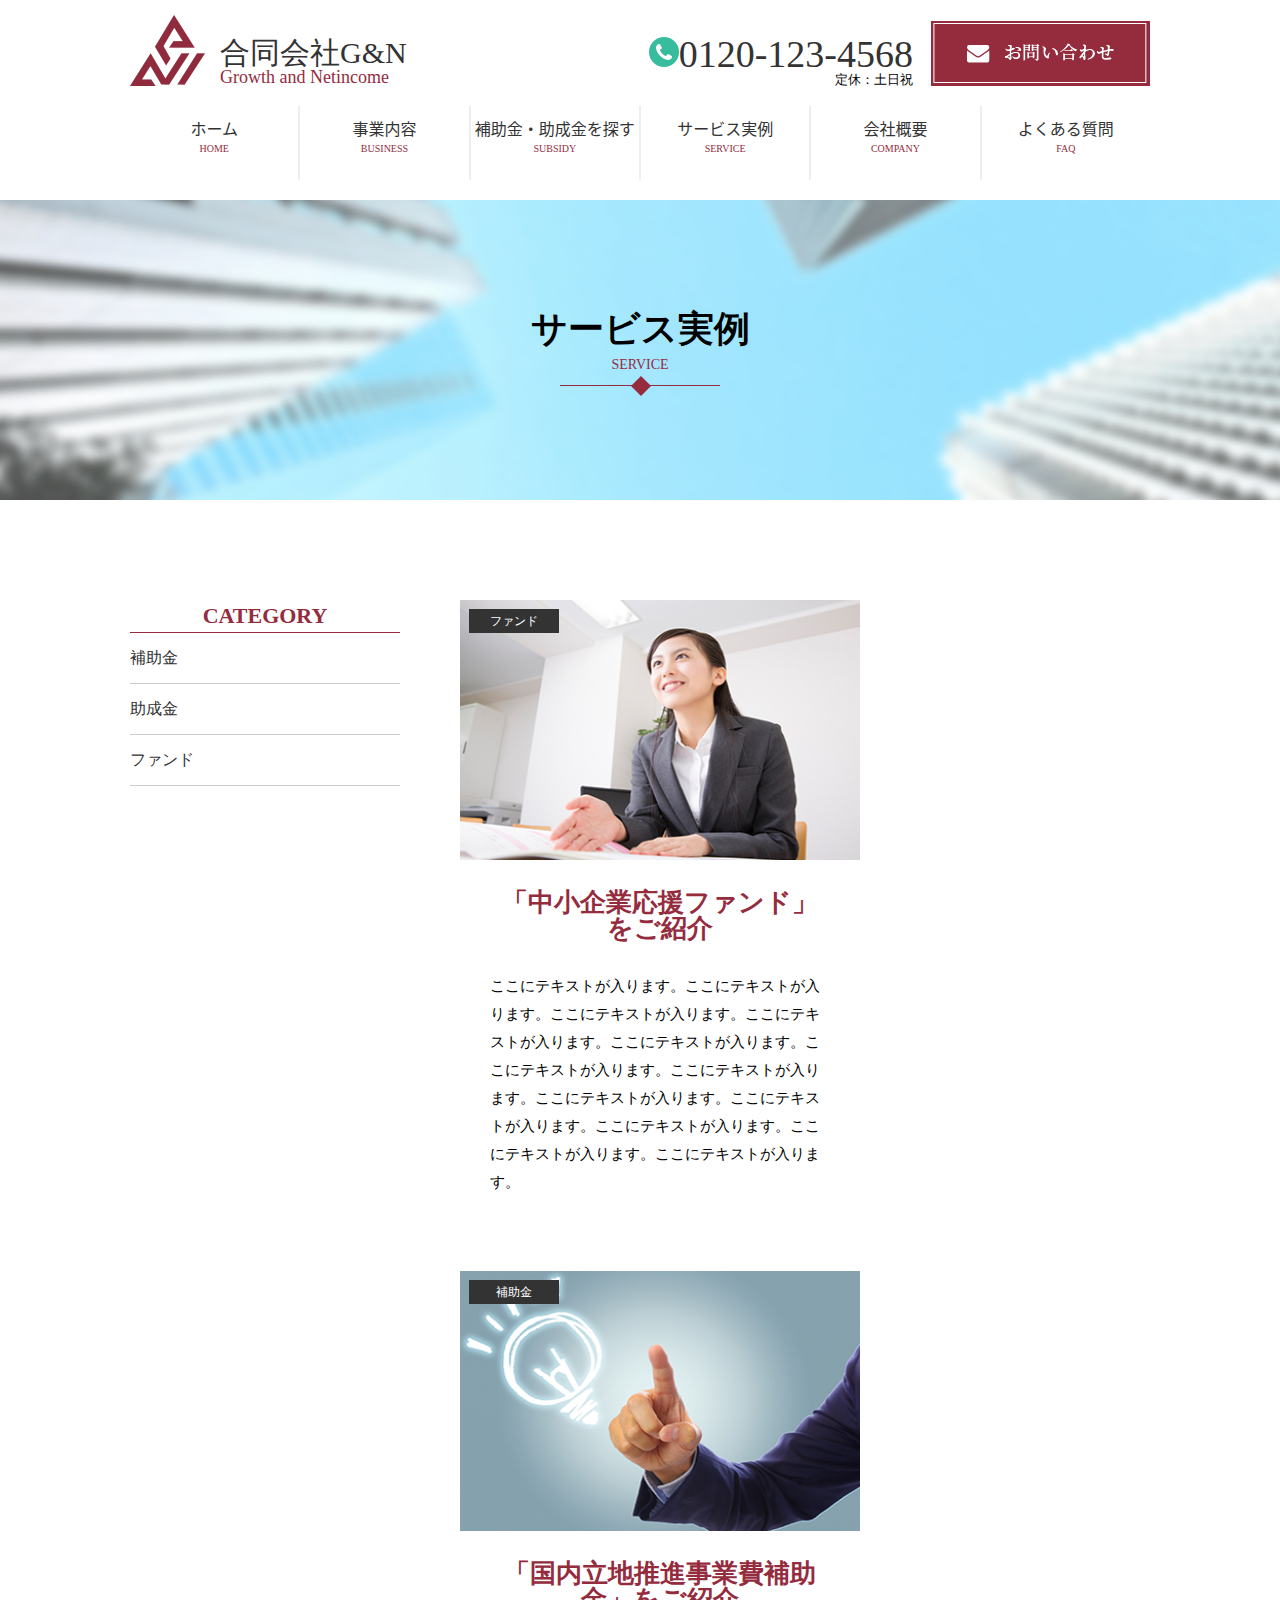
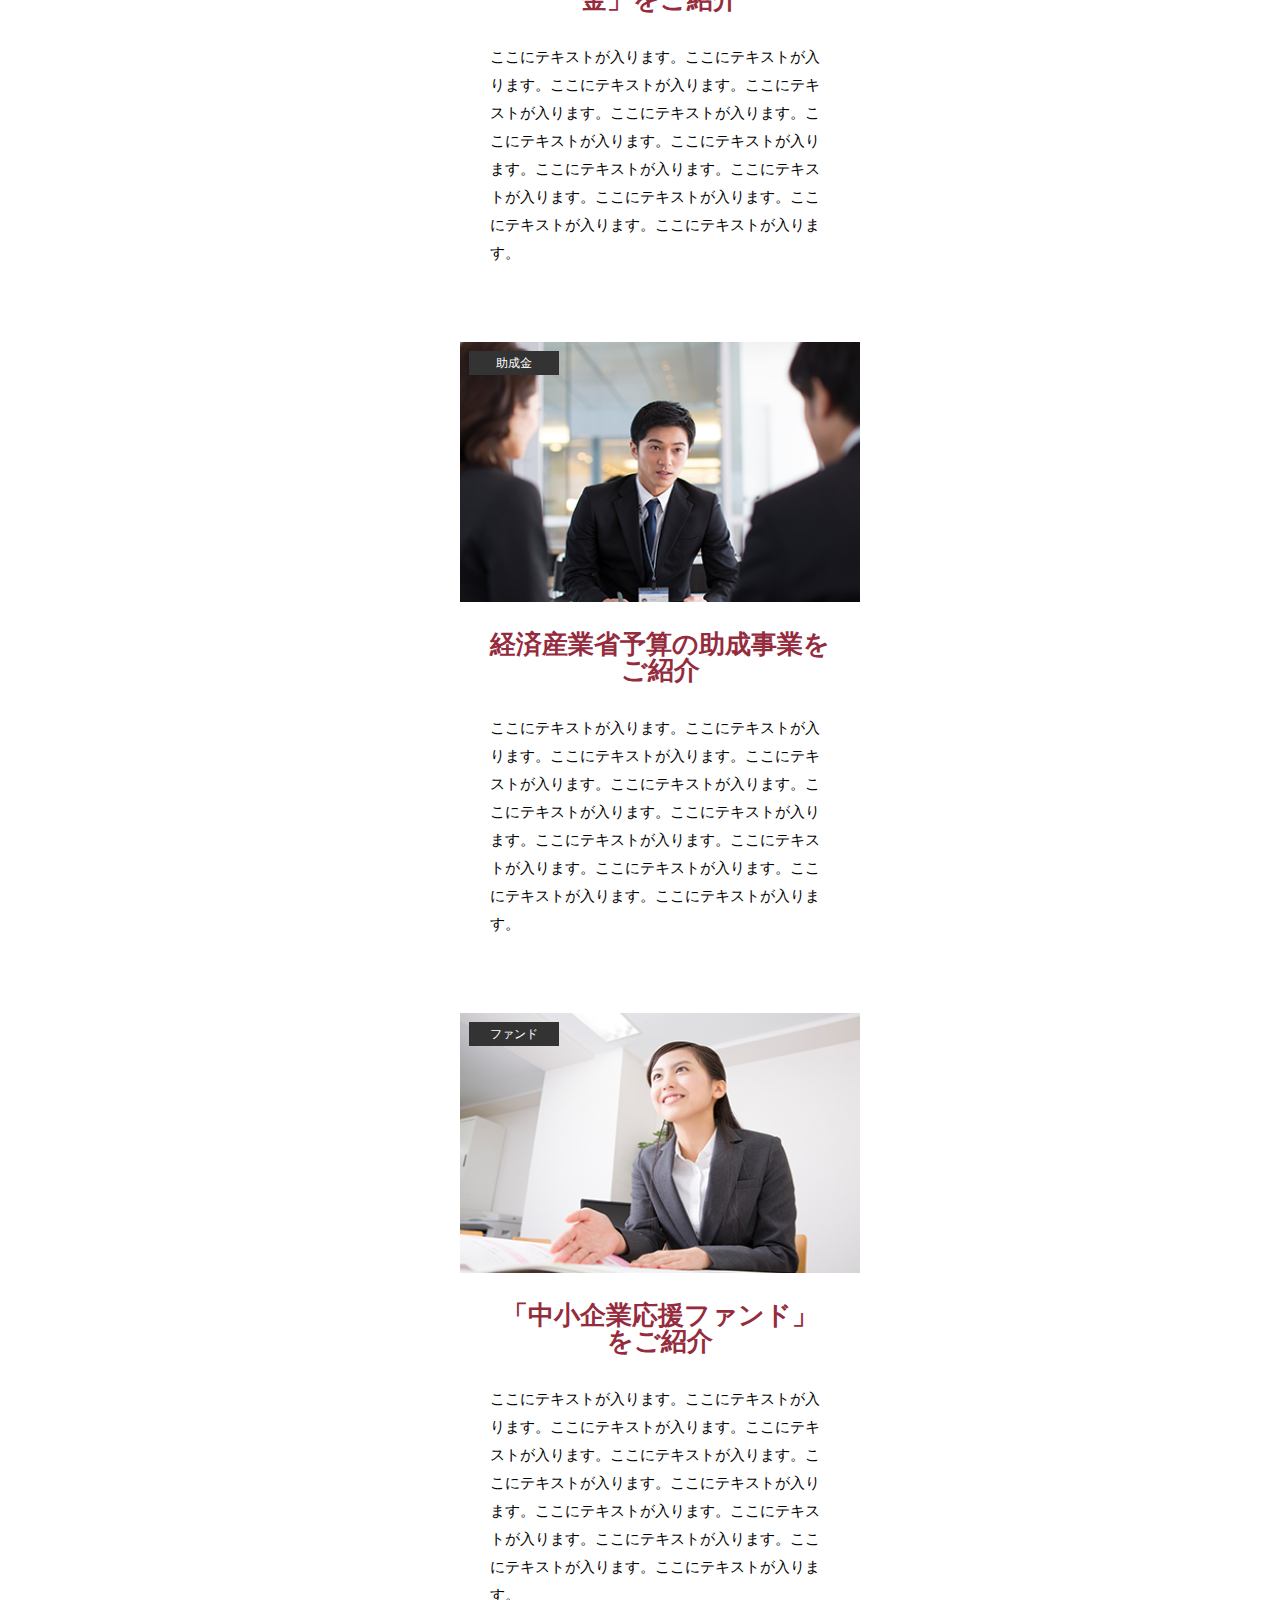
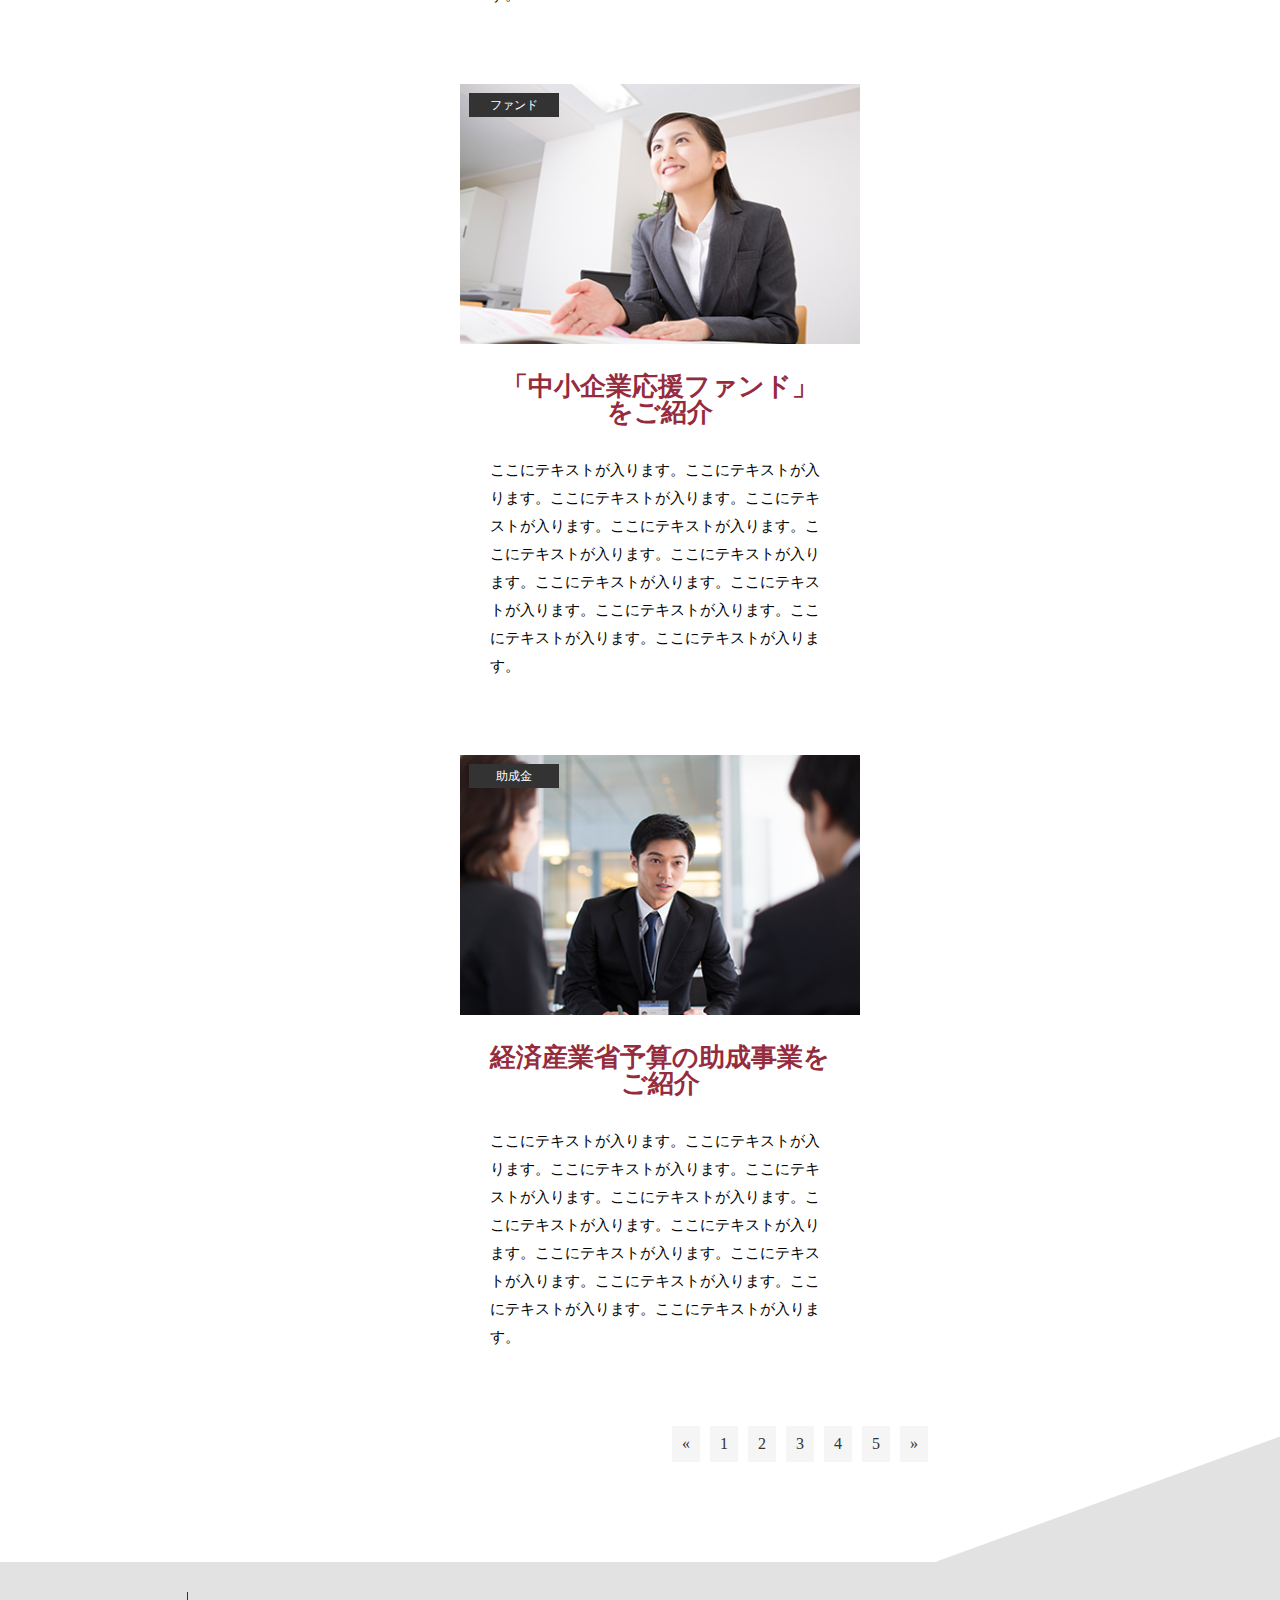
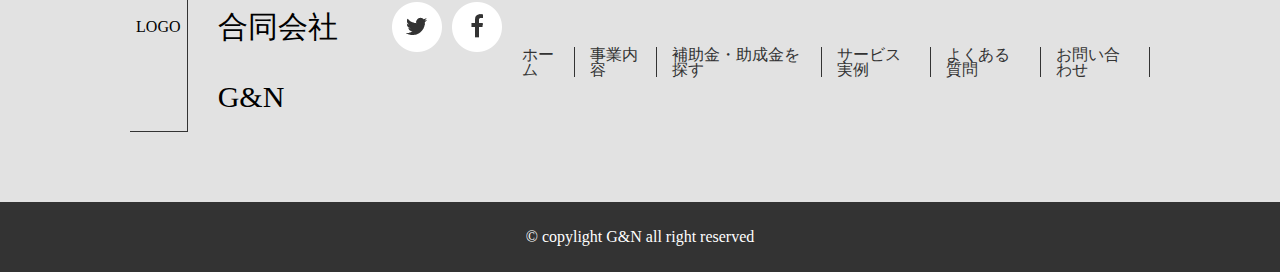
==== index.html @ e8fc5f8d "初回修正分（HB中身とindexテキスト部分要修正" ====
<!DOCTYPE html>
<html lang="ja">
    <head>
        <meta charset="UTF-8">
        <meta name="viewport" content="width=device-width, initial-scale=1.0">
        <title>合同会社G&N</title>
        <link rel="stylesheet" href="css/reset.css">
        <link rel="stylesheet" href="css/03style.css">
        <script src="js/jquery-3.5.1.min.js"></script>
    </head>
    <body>
        <header>
            <div class="header_top">
                <div class="logo">
                    <a href="#">
                        <div class="logo_img">
                            <img src="img/logo_img.png">
                        </div>
                        <div class="logo_title">
                            <h1>合同会社G&N</h1>
                            <p>Growth and Netincome</p>
                        </div>
                    </a>
                </div>
                <div class="business_hours">
                    <div class="tel">
                        <img src="img/tel_mark.png">
                        <a href="tel:0120-123-4568">0120-123-4568</a>
                    </div>
                    <div class="holiday">
                        <p>定休：土日祝</p>
                    </div>
                </div>
                <div class="inquiry">
                    <a href="#">
                        <img src="img/online_btn.png">
                    </a>
                </div>
                <div class="menu-btn">
                    <span></span>
                    <span></span>
                    <span></span>
                </div>
                <!-- sp-navi -->
                <div class="hb-menu is-none">
                    <div class="menu__item"><a href="#"><span ="hover">TOP</span></a></div>
                    <div class="menu__item"><a href="#"><span ="hover">ABOUT</span></a></div>
                    <div class="menu__item"><a href="#"><span ="hover">MENU</span></a></div>
                    <div class="menu__item"><a href="#"><span ="hover">CONTACT</span></a></div>
                  </div>
                </div>
            </div>
            <ul class="navi_area">
                <li class="navi">
                    <a href="#" class="hover">
                        <h3 class="nani_ja">ホーム</h3>
                        <p class="navi_en">HOME</p>
                    </a>
                </li>
                <li class="navi">
                    <a href="#" class="hover">
                        <h3 class="nani_ja">事業内容</h3>
                        <p class="navi_en">BUSINESS</p>
                    </a>
                </li>
                <li class="navi">
                    <a href="#" class="hover">
                        <h3 class="nani_ja">補助金・助成金を探す</h3>
                        <p class="navi_en">SUBSIDY</p>
                    </a>
                </li>
                <li class="navi">
                    <a href="#" class="hover">
                        <h3 class="nani_ja">サービス実例</h3>
                        <p class="navi_en">SERVICE</p>
                    </a>
                </li>
                <li class="navi">
                    <a href="#" class="hover">
                        <h3 class="nani_ja">会社概要</h3>
                        <p class="navi_en">COMPANY</p>
                    </a>
                </li>
                <li class="navi">
                    <a href="#" class="hover">
                        <h3 class="nani_ja">よくある質問</h3>
                        <p class="navi_en">FAQ</p>
                    </a>
                </li>
            </ul>
            <div class="top_img">
                <div class="img_text">
                    <h2>サービス実例</h2>
                    <p>SERVICE</p>
                    <div class="img_line">
                        <img src="img/top_img_line.png">
                    </div>
                </div>

                
            </div>
        </header>
        <main>
            <ul class="category">
                <li class="category_title">
                    <h2>CATEGORY</h2>
                </li>
                <div class = "category_item_area">  
                    <li class="category_item">
                        <a href="#"><p>補助金</p></a>
                    </li>
                    <li class="category_item">
                        <a href="#"><p>助成金</p></a>
                    </li>
                    <li class="category_item bordber-none">
                        <a href="#" ><p>ファンド</p></a>
                    </li>
                </div>
            </ul>
            <div class="news_area">
                <div class="info">
                    <div class="info_area">
                        <a href="#" class="info_img">
                            <img src="img/service__item-img.png">
                            <div class="category_mark">ファンド</div>
                        </a>    
                        <div class="info_title">
                            <h3>「中小企業応援ファンド」をご紹介</h3>
                        </div>
                        <div class="info_text">
                            <p>ここにテキストが入ります。ここにテキストが入ります。ここにテキストが入ります。ここにテキストが入ります。ここにテキストが入ります。ここにテキストが入ります。ここにテキストが入ります。ここにテキストが入ります。ここにテキストが入ります。ここにテキストが入ります。ここにテキストが入ります。ここにテキストが入ります。</p>
                        </div>
                    </div>
                    <div class="info_area">
                        <a href="#" class="info_img">
                            <img src="img/service__item-img02.png">
                            <div class="category_mark">補助金</div>
                        </a>    
                        <div class="info_title">
                            <h3>「国内立地推進事業費補助金」をご紹介</h3>
                        </div>
                        <div class="info_text">
                            <p>ここにテキストが入ります。ここにテキストが入ります。ここにテキストが入ります。ここにテキストが入ります。ここにテキストが入ります。ここにテキストが入ります。ここにテキストが入ります。ここにテキストが入ります。ここにテキストが入ります。ここにテキストが入ります。ここにテキストが入ります。ここにテキストが入ります。</p>
                        </div>
                    </div>
                    <div class="info_area">
                        <a href="#" class="info_img">
                            <img src="img/service__item-img03.png">
                            <div class="category_mark">助成金</div>
                        </a>    
                        <div class="info_title">
                            <h3>経済産業省予算の助成事業をご紹介</h3>
                        </div>
                        <div class="info_text">
                            <p>ここにテキストが入ります。ここにテキストが入ります。ここにテキストが入ります。ここにテキストが入ります。ここにテキストが入ります。ここにテキストが入ります。ここにテキストが入ります。ここにテキストが入ります。ここにテキストが入ります。ここにテキストが入ります。ここにテキストが入ります。ここにテキストが入ります。</p>
                        </div>
                    </div>
                    <div class="info_area">
                        <a href="#" class="info_img">
                            <img src="img/service__item-img.png">
                            <div class="category_mark">ファンド</div>
                        </a>    
                        <div class="info_title">
                            <h3>「中小企業応援ファンド」をご紹介</h3>
                        </div>
                        <div class="info_text">
                            <p>ここにテキストが入ります。ここにテキストが入ります。ここにテキストが入ります。ここにテキストが入ります。ここにテキストが入ります。ここにテキストが入ります。ここにテキストが入ります。ここにテキストが入ります。ここにテキストが入ります。ここにテキストが入ります。ここにテキストが入ります。ここにテキストが入ります。</p>
                        </div>
                    </div>
                    <div class="info_area">
                        <a href="#" class="info_img">
                            <img src="img/service__item-img.png">
                            <div class="category_mark">ファンド</div>
                        </a>    
                        <div class="info_title">
                            <h3>「中小企業応援ファンド」をご紹介</h3>
                        </div>
                        <div class="info_text">
                            <p>ここにテキストが入ります。ここにテキストが入ります。ここにテキストが入ります。ここにテキストが入ります。ここにテキストが入ります。ここにテキストが入ります。ここにテキストが入ります。ここにテキストが入ります。ここにテキストが入ります。ここにテキストが入ります。ここにテキストが入ります。ここにテキストが入ります。</p>
                        </div>
                    </div>
                    <div class="info_area">
                        <a href="#" class="info_img">
                            <img src="img/service__item-img03.png">
                            <div class="category_mark">助成金</div>
                        </a>    
                        <div class="info_title">
                            <h3>経済産業省予算の助成事業をご紹介</h3>
                        </div>
                        <div class="info_text">
                            <p>ここにテキストが入ります。ここにテキストが入ります。ここにテキストが入ります。ここにテキストが入ります。ここにテキストが入ります。ここにテキストが入ります。ここにテキストが入ります。ここにテキストが入ります。ここにテキストが入ります。ここにテキストが入ります。ここにテキストが入ります。ここにテキストが入ります。</p>
                        </div>
                    </div>
                </div>
                <ul class="page">
                    <li class="page_no">
                    <a href="#">&laquo;</a>
                    </li>
                    <li class="page_no">
                        <a href="#">1</a>
                    </li>
                    <li class="page_no">
                        <a href="#">2</a>
                    </li>
                    <li class="page_no">
                        <a href="#">3</a>
                    </li>
                    <li class="page_no">
                        <a href="#">4</a>
                    </li>
                    <li class="page_no">
                        <a href="#">5</a>
                    </li>
                    <li class="page_no">
                        <a href="#">&raquo;</a>
                    </li>
                </ul>
            </div>
        </main>
        <footer>
            <div class="ft_area">
                <div class="ft">
                    <div class="ft_logo">
                        LOGO
                    </div>
                    <div class="ft_title">
                        <h2>合同会社G&N</h2>
                    </div>
                    <div class="sns">
                        <a href="#"><img src="img/twitter.png"></a>
                    </div>
                    <div class="sns">
                        <a href="#"><img src="img/facebook.png"></a>
                    </div>
                </div>
                <ul class="ft_navi_area">
                    <div class="ft_navi_box">
                        <li class="ft_navi">
                            <a href="#" class="ft_navi_item">ホーム</a>
                        </li>
                        <li class="ft_navi">
                            <a href="#" class="ft_navi_item">事業内容</a>
                        </li>
                        <li class="ft_navi">
                            <a href="#" class="ft_navi_item">補助金・助成金を探す</a>
                        </li>
                    </div>
                    <div class="ft_navi_box">
                        <li class="ft_navi">
                            <a href="#" class="ft_navi_item">サービス実例</a>
                        </li>
                        <li class="ft_navi">
                            <a href="#" class="ft_navi_item">よくある質問</a>
                        </li>
                        <li class="ft_navi bordber-none">
                            <a href="#" class="ft_navi_item">お問い合わせ</a>
                        </li>
                </ul>
            </div>
            <div class="copy_light">
                &copy; copylight G&N all right reserved
            </div>


        </footer>
        <script src="js/jQuery.js"></script>
    </body>
</html>
---- css/03style.css ----
/*―――――――――――――――――――――――――――――――――――――――――――――――――――――――――――――――――――――――――――――― 
――
0.全体に適用するCSS

1.header

2.main

3.footer
――――――――――――――――――――――――――――――――――――――――――――――――――――――――――――――――――――――――――――――――
*/

/*―――――――――――――――――――――――――――――――――――――――――――――――――――――――――――――――――――――――――――――― 
――
  0.全体に適用するCSS
――――――――――――――――――――――――――――――――――――――――――――――――――――――――――――――――――――――――――――――――
*/
a{
  text-decoration: none;
  display: block;
  color: #333333;
}
a:hover{
  opacity: 0.5;
}
li{
  list-style: none;
}
li:last-child{
  border-right:none;
}
img{
  display: block;
}
.is-none{
  display: none;
}

/*――――――――――――――――――――――――――――――――――――――――――――――――――――――――――――――――――――――――――――― 
――
  1.header
――――――――――――――――――――――――――――――――――――――――――――――――――――――――――――――――――――――――――――――――
*/
/* header_top
――――――――――――――――――――――――――――――――――――――――――――――――――――――――――――――――――――――――――――――――
*/
.header_top{
  display: flex;
  justify-content: flex-end;
  align-items: flex-end;
  padding: 15px 130px 0px 130px;
}
.header_top >:first-child{
  margin-right: auto;
}
.logo a{
  display: flex;
  align-items: flex-end;

}
.logo_title{
  margin-left: 15px;
}
.logo_title h1{
  font-size: 30px;
  font-weight: normal;
}
.logo_title p{
  font-size: 18px;
  color: #952c3e;
}
.business_hours{
  text-align: right;
  margin-right: 18px;
}
.tel{
  display: flex;
  align-items: baseline;
  font-size: 38px;
  color: #38bc9e;
}
.tel p{
  margin-left: 10px;
}
.holiday{
  font-size: 13px;
}

@media screen and (max-width: 1024px){
  .business_hours{
    display: none;
  }
  .inquiry{
    display: none;
  }
  .header_top{
    padding:  20px;
  }
}

/* HB MENU
――――――――――――――――――――――――――――――――――――――――――――――――――――――――――――――――――――――――――――――――
*/
.menu-btn{
  display: none;
}
.menu__item{
  display: none;
}
@media screen and (max-width: 1024px){
  .navi{
  display: none;
  }
  .menu-btn{
    display: block;
  }
  .is-none{
    display: none;
  }
  .is-active{
    display: block;
  }
}  
/*----------------------------
* メニュー開閉ボタン
*----------------------------*/
@media screen and (max-width: 1024px){

.menu-btn{
  position: fixed;
  top: 30px;
  right: 20px;
  z-index: 2;
  width: 40px;
  height: 40px;
  display: flex;
  justify-content: center;
  align-items: center;
  color: #952c3e
}
.menu-btn span,
.menu-btn span:before,
.menu-btn span:after {
  content: "";
  display: block;
  position: absolute;
  left: 0;
  width: 30px;
  height: 2px;
  background-color:  #952c3e;
  border-radius: 4px;
  transition: all .5s;
}
.menu-btn span:before{
  bottom: 8px;
}
.menu-btn span:after{
  top: 8px;
}
/*----------------------------
* メニュー本体
*----------------------------*/
.hb-menu{
  position: fixed;
  top: 0;
  right: 0;
  z-index: 1;
  width: 30%;
  height: 100vw;
  display: flex;
  flex-direction: column;
  align-items: center;
  justify-content: center;
  background: #555;
  color: #fff;
}
.menu__item{
  display: block;
  width: 100%;
  height: auto;
  margin-bottom: 20px;
  text-align: center;
  color: #fff;
  box-sizing: border-box;
}
.menu__item a{
  color: #fff;
}
/*----------------------------
* アニメーション部分
*----------------------------*/

アニメーション前のメニューの状態
.hb-menu{
  transform: translateX(100vw);
  transition: all .3s linear;
}
アニメーション後のメニューの状態
.hb-menu.is-active{
  transform: translateX(0);
}
.is-none{
  display: none;
}
.is-active{
  display: flex;
}


}
/* navi
――――――――――――――――――――――――――――――――――――――――――――――――――――――――――――――――――――――――――――――――
*/
.navi_area{
  display: flex;
  justify-content: space-between;
  padding: 20px 130px 20px 130px;
}
.navi{
  width: 16.6%;
  height: 60px;
  display: block;
  border-right: solid 2px #eeeeee;
  padding-top: 14px;
}
.navi:hover{
  background-color: #eeeeee;
  color:   #952c3e;
}

.navi h3:hover{
  color:   #952c3e;
}
.navi a{
  text-align: center;
}
.navi h3{
  font-family:"Noto Sans CJK JP";
  font-weight: normal;
  margin-bottom: 8px;
}
.navi p{
  font-size: 10px;
  color:  #952c3e;
}
@media screen and (max-width: 1024px){
  .navi_area{
    display: none;
  }
}
/* top_img
――――――――――――――――――――――――――――――――――――――――――――――――――――――――――――――――――――――――――――――――
*/
.top_img{
  background-image: url(../img/top_img.png);
  height: 300px;
  width: 100%;
  background-size:cover;
  position: relative;
  text-align: center;
  align-items: center;
  display: flex;
  justify-content: center;
}
.img_text h2{
  font-size: 36px;
  line-height: 50px;
}
.img_text p{
  font-size: 14px;
  line-height: 22px;
  color:  #952c3e;
}
.img_text img{
  margin: auto;
}

   

/*――――――――――――――――――――――――――――――――――――――――――――――――――――――――――――――――――――――――――――― 
――
  2.main
――――――――――――――――――――――――――――――――――――――――――――――――――――――――――――――――――――――――――――――――
*/
main{
  padding: 100px 130px;
  display: flex;
  background-image: url(../img/background-img.png);
  background-position: right 0px bottom 0px;
  background-repeat: no-repeat;
}
/* category
――――――――――――――――――――――――――――――――――――――――――――――――――――――――――――――――――――――――――――――――
*/
.category{
  width: 270px;
  margin-right: 60px;
}
.category_title{
  font-size: 22px;
  color: #952c3e;
  line-height: 32px;
  width: 270px;
  border-bottom: 1px solid #952c3e;
  text-align: center;
}
.category_item{
  line-height: 50px;
  width: 270px;
  font-size: 16px;
  border-bottom: 1px solid #cccccc;
}

@media screen and (max-width: 1024px){
  main{
    display: block;
    padding: 50px 65px;
  }
  .category{
    margin: auto;
  }
  .category_item_area{
    display: flex;
    justify-content: center;
    align-items: center;
  }
  .category_item{
    -webkit-transform: skewX(150deg);
    -moz-transform: skewX(150deg);
    transform: skewX(150deg);
    line-height: 20px;
    height: 50px;
    border-bottom: none;
    }
  .category_item a{
    border-right: 1px solid #000;
    margin: 10px 0px 0px 15px;
  }
  .category_item p{
    display:block;
    transform: skewX(-150deg);
  }
  .bordber-none a{
    border-right:none;
  }
}
/* info
――――――――――――――――――――――――――――――――――――――――――――――――――――――――――――――――――――――――――――――――
*/
.info{
  display: flex;
  justify-content: space-between;
  flex-wrap: wrap;
  
}
.info_area{
  width: 400px;
  margin: 0px 30px 75px 0px;
}
.info_img{
  width: 400px;
  height: 260px;
}
.info_img img{
  width: 400px;
  height: 260px;
  position: absolute;
}
.category_mark{
  width: 90px;
  line-height: 24px;
  background-color: #333333;
  color:#ffff;
  position: relative;
  top: 9px;
  left: 9px;
  font-size: 12px;
  text-align: center;
}
.info_title{
  padding: 30px;
  font-size: 26px;
  color: #952c3e;
  font-weight: bold;
  text-align: center;
}
.info_text{
  padding: 0px 30px;
  font-size: 15px;
  line-height: 28px;
}
.page{
  display: flex;
  justify-content: center;
}
.page_no{
  padding: 10px;
  background-color: #f5f5f5;
  margin-right: 10px;
}
@media screen and (max-width: 1024px){
  .info_area{
    width: 100%;
    box-sizing: border-box;
  }
  .info_img{
    width: 80%;
    height: auto;
    display: block;
  }
  .info_img img{
    width: 80%;
    height: auto;
  }
  .info_title{
    display: block;
    bottom: -100px;
  }
}
/*――――――――――――――――――――――――――――――――――――――――――――――――――――――――――――――――――――――――――――― 
――
  3.footer
――――――――――――――――――――――――――――――――――――――――――――――――――――――――――――――――――――――――――――――――
*/
.ft_area{
  display: flex;
  justify-content: space-between;
  background-color: #e2e2e2;
  line-height: 70px;
  padding: 30px 130px 70px 130px;
}
.ft{
  display:flex;
}
.ft_logo{
  border-right: 1px solid  #333333;
  border-bottom: 1px solid  #333333;
  width: 70px;
  text-align: center;
}
.ft_title h2{
  font-size: 30px;
  font-weight:normal;
  margin: 0 30px;
}
.sns{
 margin: 10px 5px 10px 5px;
}
.ft_navi_area{
  display: flex;
  justify-content: end;
  align-items: center;
}
.ft_navi_box{
  display: flex;
  justify-content: end;
  align-items: center;
}
.ft_navi_item{
  line-height: 15px;
  border-right: 1px solid #333333;
  padding: 0px 15px;
}
.copy_light{
  background: #333333;
  color: #FFFF;
  line-height: 70px;
  text-align: center;
}
@media screen and (max-width: 1024px){
  .ft_area{
    padding: 30px 20px 70px 20px;
    box-sizing: border-box;
    display: block;
  }
  .ft_navi_box{
    display: block;
    margin: 30px 0 0 30px;
    border-left: 1px solid #333333;
  }
  .ft_navi_item{
    border-right: none;
    line-height: 30px;
  }
}
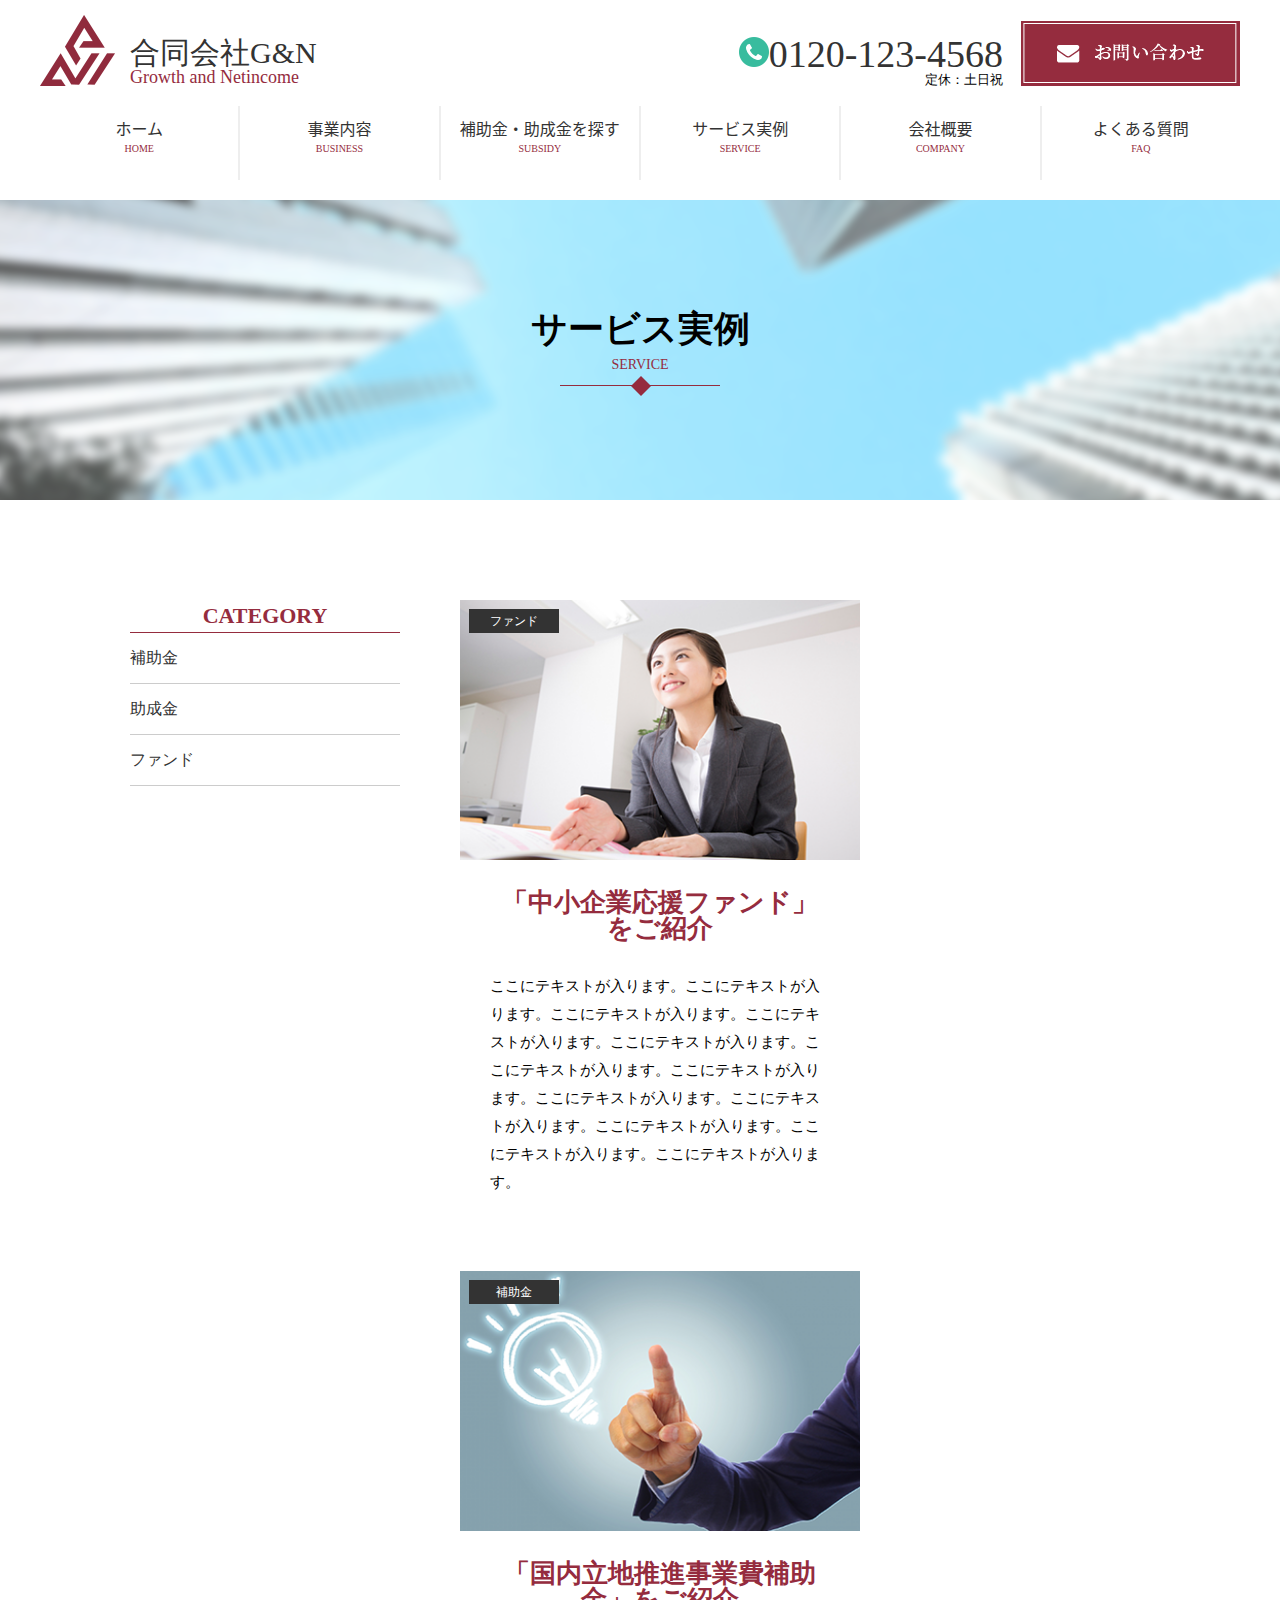
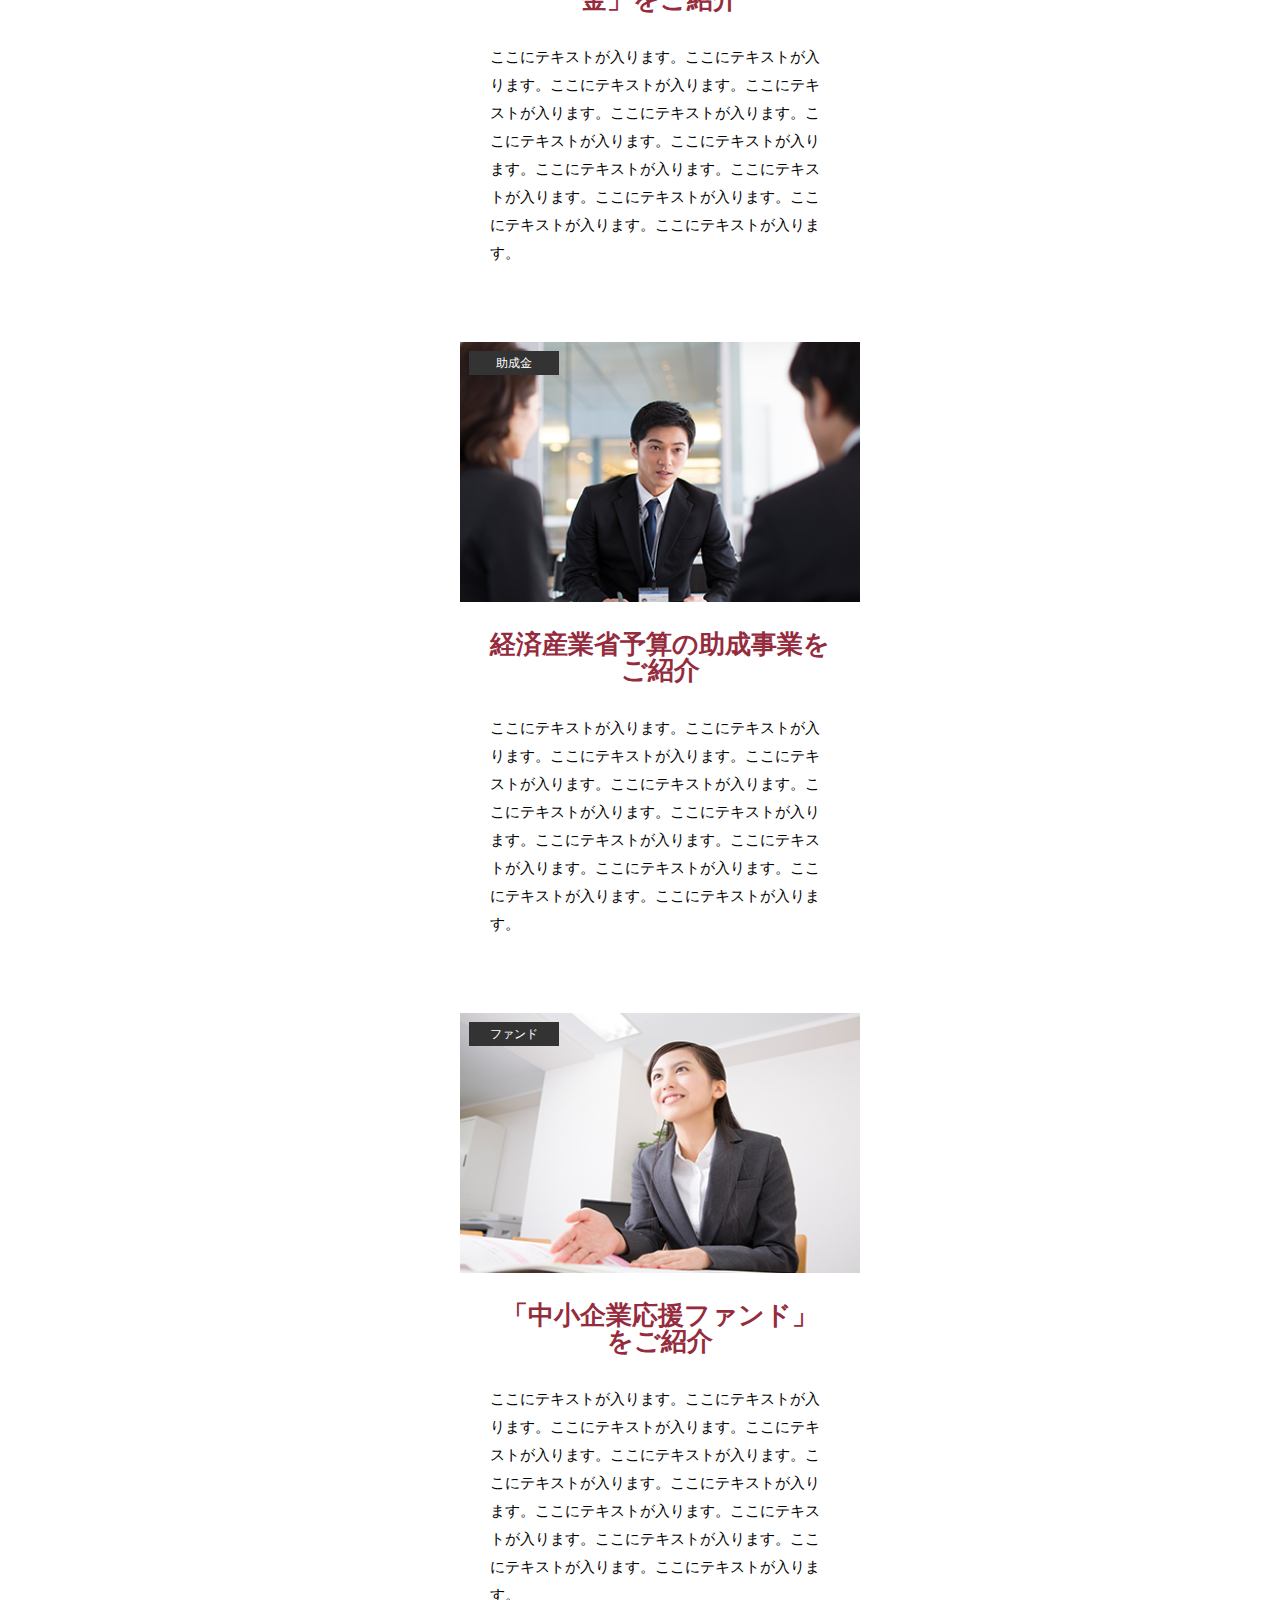
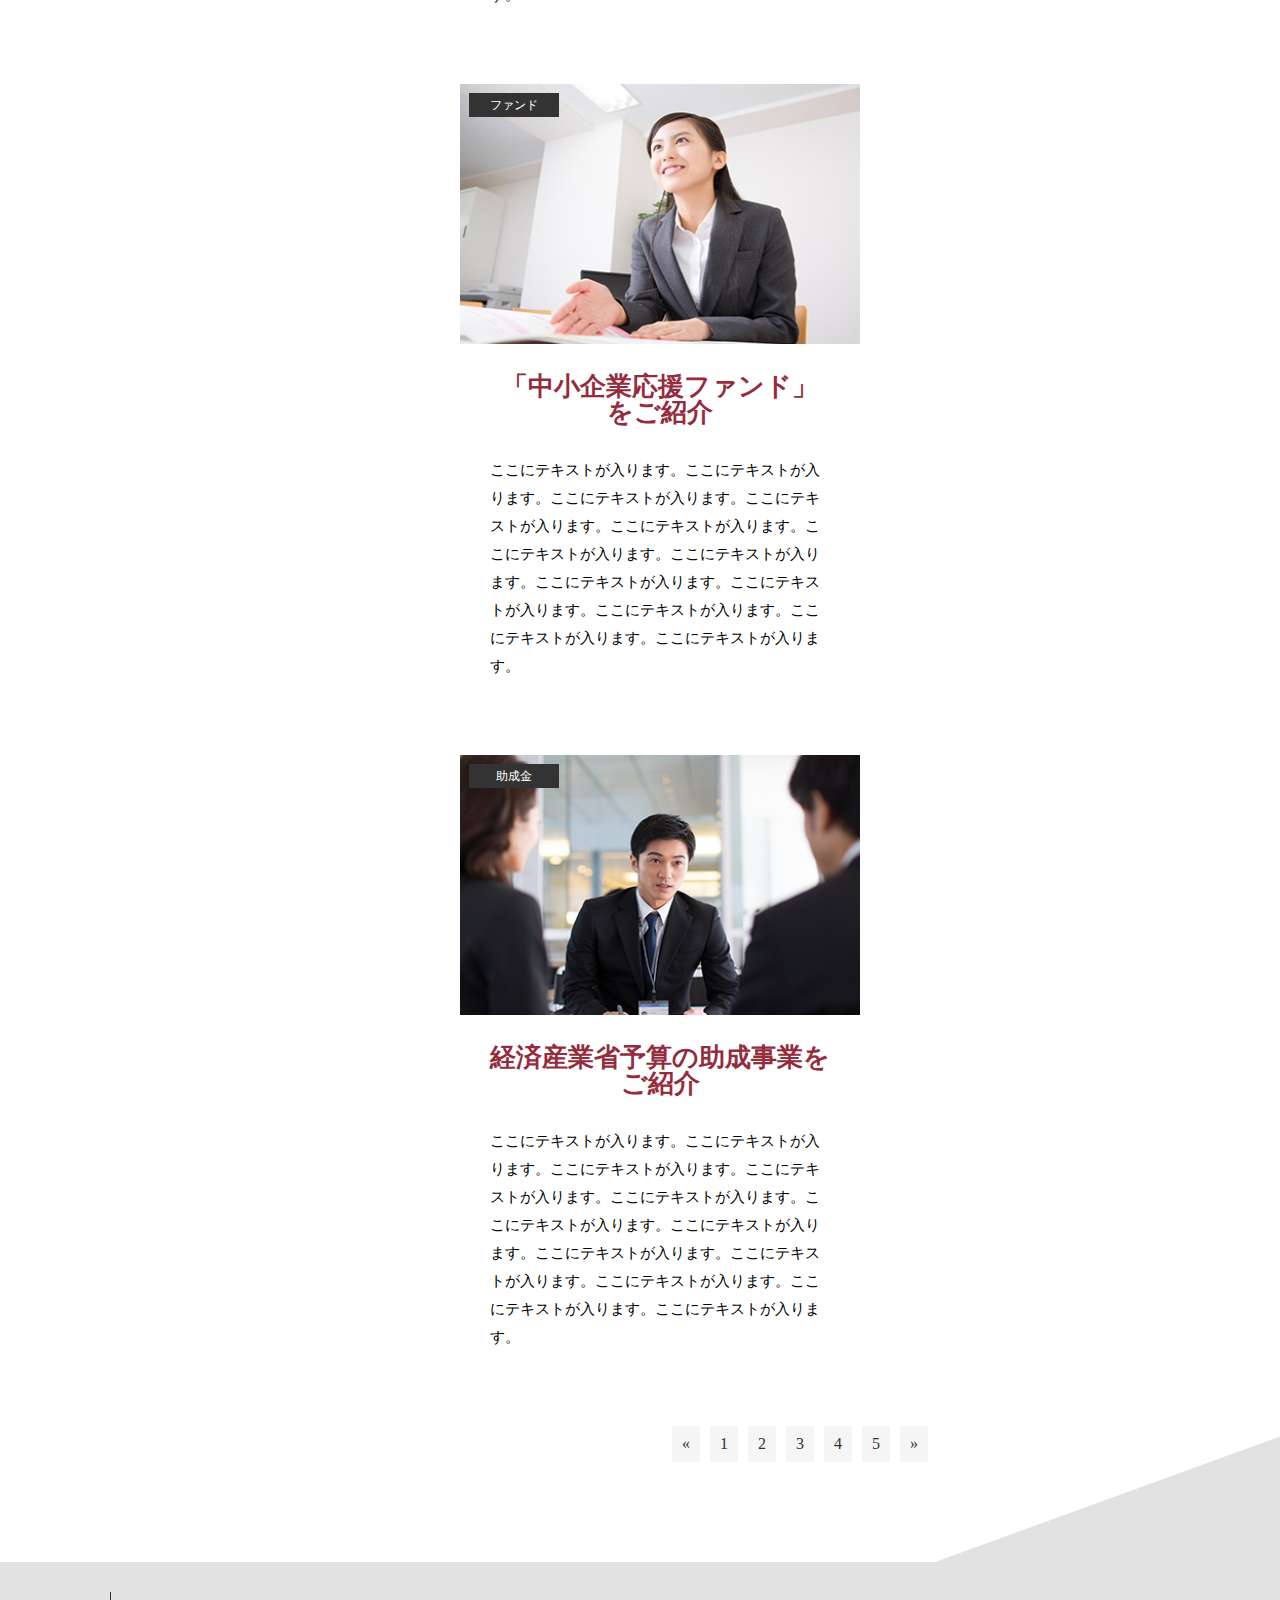
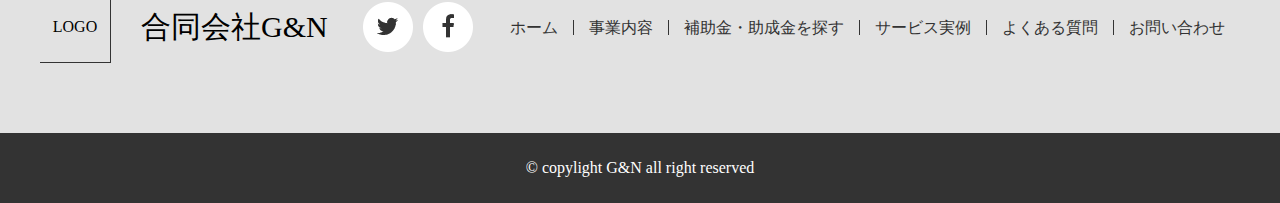
==== commit f38c7c5a: "メンタリング指摘箇所の修正＋ハンバーガーメニューの実装" ====
--- a/index.html
+++ b/index.html
@@ -43,11 +43,68 @@
                 </div>
                 <!-- sp-navi -->
                 <div class="hb-menu is-none">
-                    <div class="menu__item"><a href="#"><span ="hover">TOP</span></a></div>
-                    <div class="menu__item"><a href="#"><span ="hover">ABOUT</span></a></div>
-                    <div class="menu__item"><a href="#"><span ="hover">MENU</span></a></div>
-                    <div class="menu__item"><a href="#"><span ="hover">CONTACT</span></a></div>
-                  </div>
+                    <div class="header_top">
+                        <div class="logo">
+                            <a href="#">
+                                <div class="logo_img">
+                                    <img src="img/logo_img.png">
+                                </div>
+                                <div class="logo_title">
+                                    <h1>合同会社G&N</h1>
+                                    <p>Growth and Netincome</p>
+                                </div>
+                            </a>
+                        </div>
+                    </div>
+                    <div class ="hb-menu-area">
+                        <div class="menu__item">
+                            <a href="#">
+                                <div>ホーム</div>
+                                <div>></div>
+                            </a>
+                        </div>
+                        <div class="menu__item">
+                            <a href="#">
+                                <div>事業案内</div>
+                                <div>></div>
+                            </a>
+                        </div>
+                        <div class="menu__item">
+                            <a href="#">
+                                <div>補助金・助成金を探す</div>
+                                <div>></div>
+                            </a>
+                        </div>                        <div class="menu__item">
+                            <a href="#">
+                                <div>サービス実例</div>
+                                <div>></div>
+                            </a>
+                        </div>
+                        <div class="menu__item">
+                            <a href="#">
+                                <div>会社概要</div>
+                                <div>></div>
+                            </a>
+                        </div>
+                        <div class="menu__item">
+                            <a href="#">
+                                <div>よくある質問</div>
+                                <div>></div>
+                            </a>
+                        </div>
+                    </div>
+                    <div class="hb-footer">
+                        <div class="hb-tel">
+                            <img src="img/tel_mark.png">
+                            <a href="tel:0120-123-4568">0120-123-4568</a></div>
+                        <div class="hb-inquiry">
+                            <a href="#">
+                                <img src="img/online_btn.png">
+                            </a>
+                        </div>
+                    </div>
+                </div>
+
                 </div>
             </div>
             <ul class="navi_area">
--- a/css/03style.css
+++ b/css/03style.css
@@ -48,7 +48,10 @@
   display: flex;
   justify-content: flex-end;
   align-items: flex-end;
-  padding: 15px 130px 0px 130px;
+  width: 1200px;
+  margin: 0 auto;
+  padding-top: 15px;
+  background-color: #fff;
 }
 .header_top >:first-child{
   margin-right: auto;
@@ -165,26 +168,54 @@
   top: 0;
   right: 0;
   z-index: 1;
-  width: 30%;
+  width: 100%;
   height: 100vw;
   display: flex;
   flex-direction: column;
   align-items: center;
-  justify-content: center;
+  /* justify-content: center; */
   background: #555;
   color: #fff;
 }
+.hb-menu-area{
+  width: 80%;
+  margin-top: 30px;
+  background: #555;
+}
 .menu__item{
   display: block;
-  width: 100%;
+  justify-content: space-between;
   height: auto;
   margin-bottom: 20px;
-  text-align: center;
-  color: #fff;
+  border-bottom: 1px solid #fff;
+  line-height: 30px;
   box-sizing: border-box;
 }
 .menu__item a{
   color: #fff;
+  display: flex;
+  justify-content: space-between;
+
+}
+.hb-footer{
+  width: 100%;
+  padding-right: 30px;
+  display: flex;
+  justify-content: flex-end;
+  color: #fff;
+}
+.hb-tel{
+  display: flex;
+  align-items: center;
+  font-size: 25px;
+  margin-right: 20px;
+}
+.hb-tel a{
+  color: #fff;
+}
+.hb-tel img{
+  margin-right: 10px;
+}
 }
 /*----------------------------
 * アニメーション部分
@@ -206,15 +237,15 @@
   display: flex;
 }
 
-
-}
 /* navi
 ――――――――――――――――――――――――――――――――――――――――――――――――――――――――――――――――――――――――――――――――
 */
 .navi_area{
   display: flex;
   justify-content: space-between;
-  padding: 20px 130px 20px 130px;
+  width: 1200px;
+  margin: 0 auto;
+  padding: 20px 0px 20px 0px;
 }
 .navi{
   width: 16.6%;
@@ -310,7 +341,9 @@
   font-size: 16px;
   border-bottom: 1px solid #cccccc;
 }
-
+.bordber-none a{
+  border-right:none;
+}
 @media screen and (max-width: 1024px){
   main{
     display: block;
@@ -340,9 +373,6 @@
     display:block;
     transform: skewX(-150deg);
   }
-  .bordber-none a{
-    border-right:none;
-  }
 }
 /* info
 ――――――――――――――――――――――――――――――――――――――――――――――――――――――――――――――――――――――――――――――――
@@ -360,18 +390,18 @@
 .info_img{
   width: 400px;
   height: 260px;
+  position: relative;
 }
 .info_img img{
   width: 400px;
   height: 260px;
-  position: absolute;
 }
 .category_mark{
   width: 90px;
   line-height: 24px;
   background-color: #333333;
   color:#ffff;
-  position: relative;
+  position: absolute;
   top: 9px;
   left: 9px;
   font-size: 12px;
@@ -404,12 +434,12 @@
     box-sizing: border-box;
   }
   .info_img{
-    width: 80%;
+    width: 100%;
     height: auto;
     display: block;
   }
   .info_img img{
-    width: 80%;
+    width: 100%;
     height: auto;
   }
   .info_title{
@@ -422,12 +452,17 @@
   3.footer
 ――――――――――――――――――――――――――――――――――――――――――――――――――――――――――――――――――――――――――――――――
 */
+footer{
+  background-color: #e2e2e2;
+}
 .ft_area{
   display: flex;
   justify-content: space-between;
-  background-color: #e2e2e2;
+
   line-height: 70px;
-  padding: 30px 130px 70px 130px;
+  width: 1200px;
+  margin: 0 auto;
+  padding: 30px 0px 70px 0px;
 }
 .ft{
   display:flex;
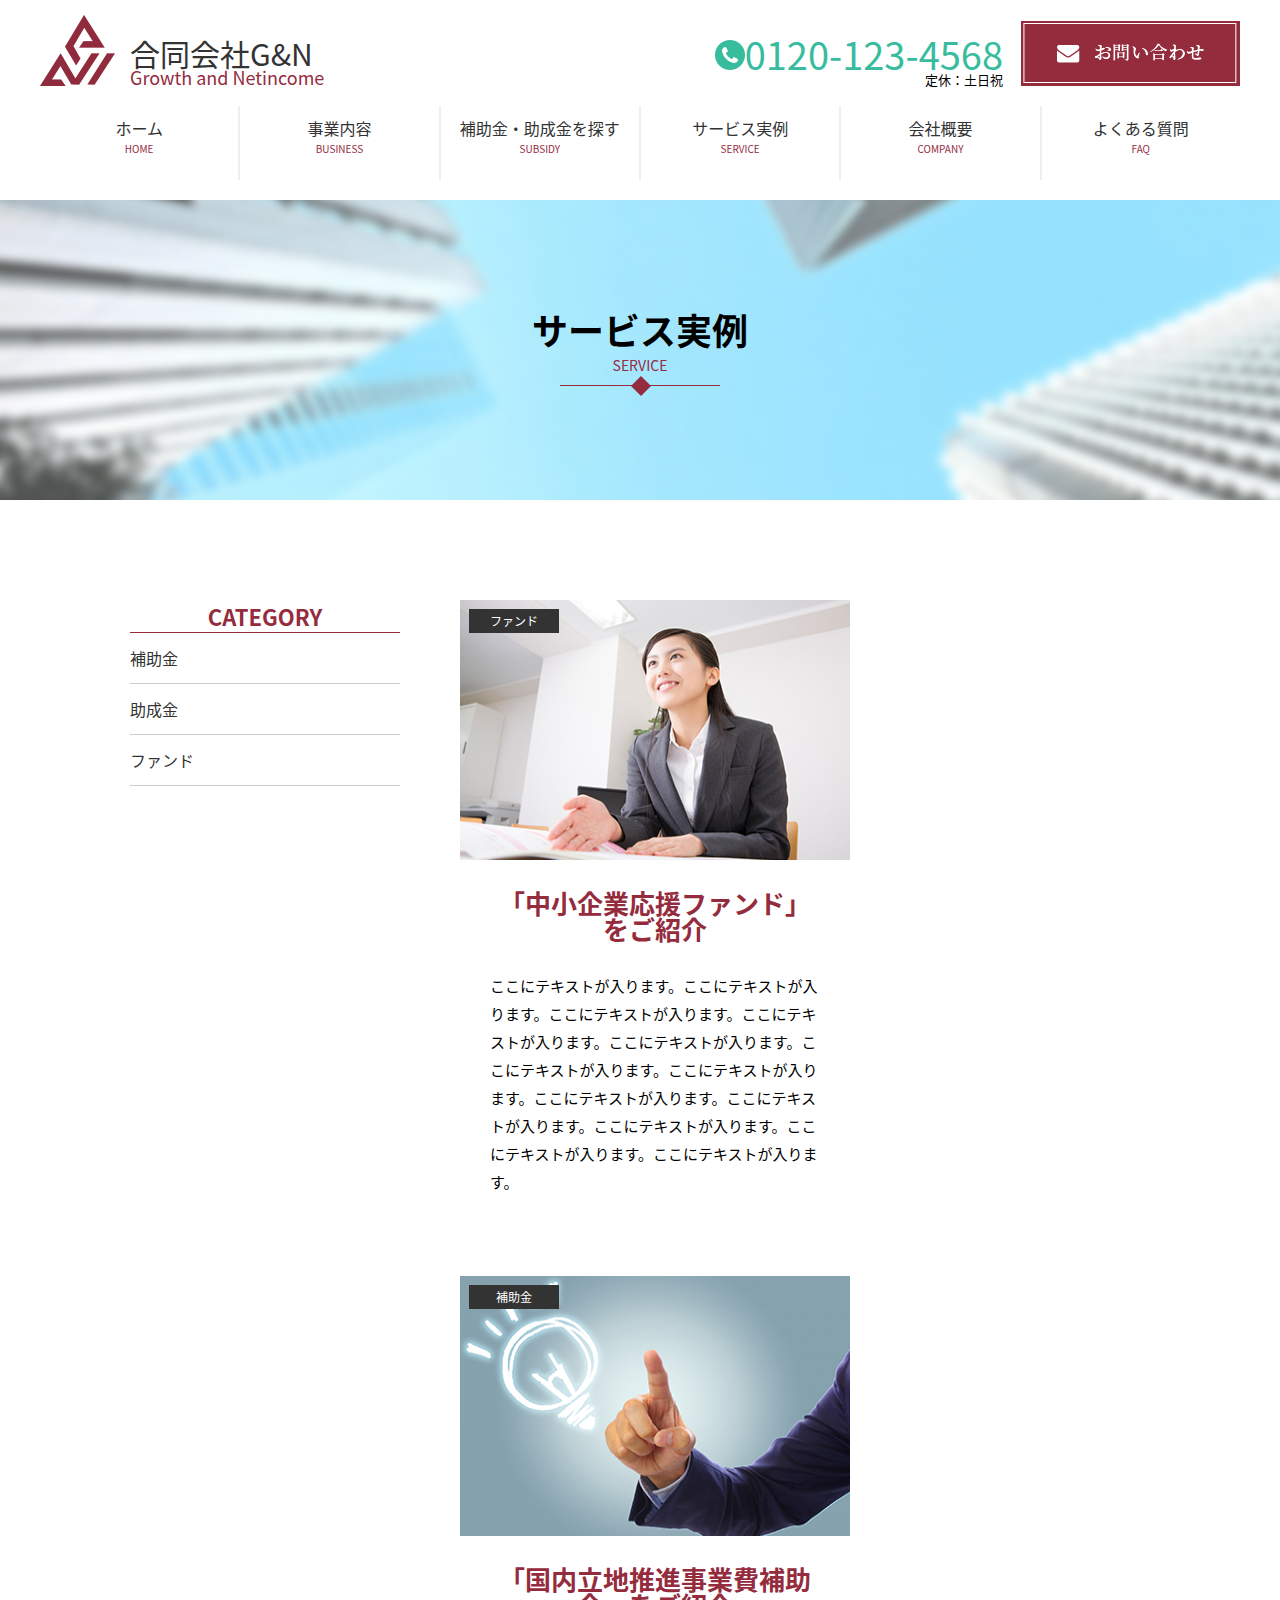
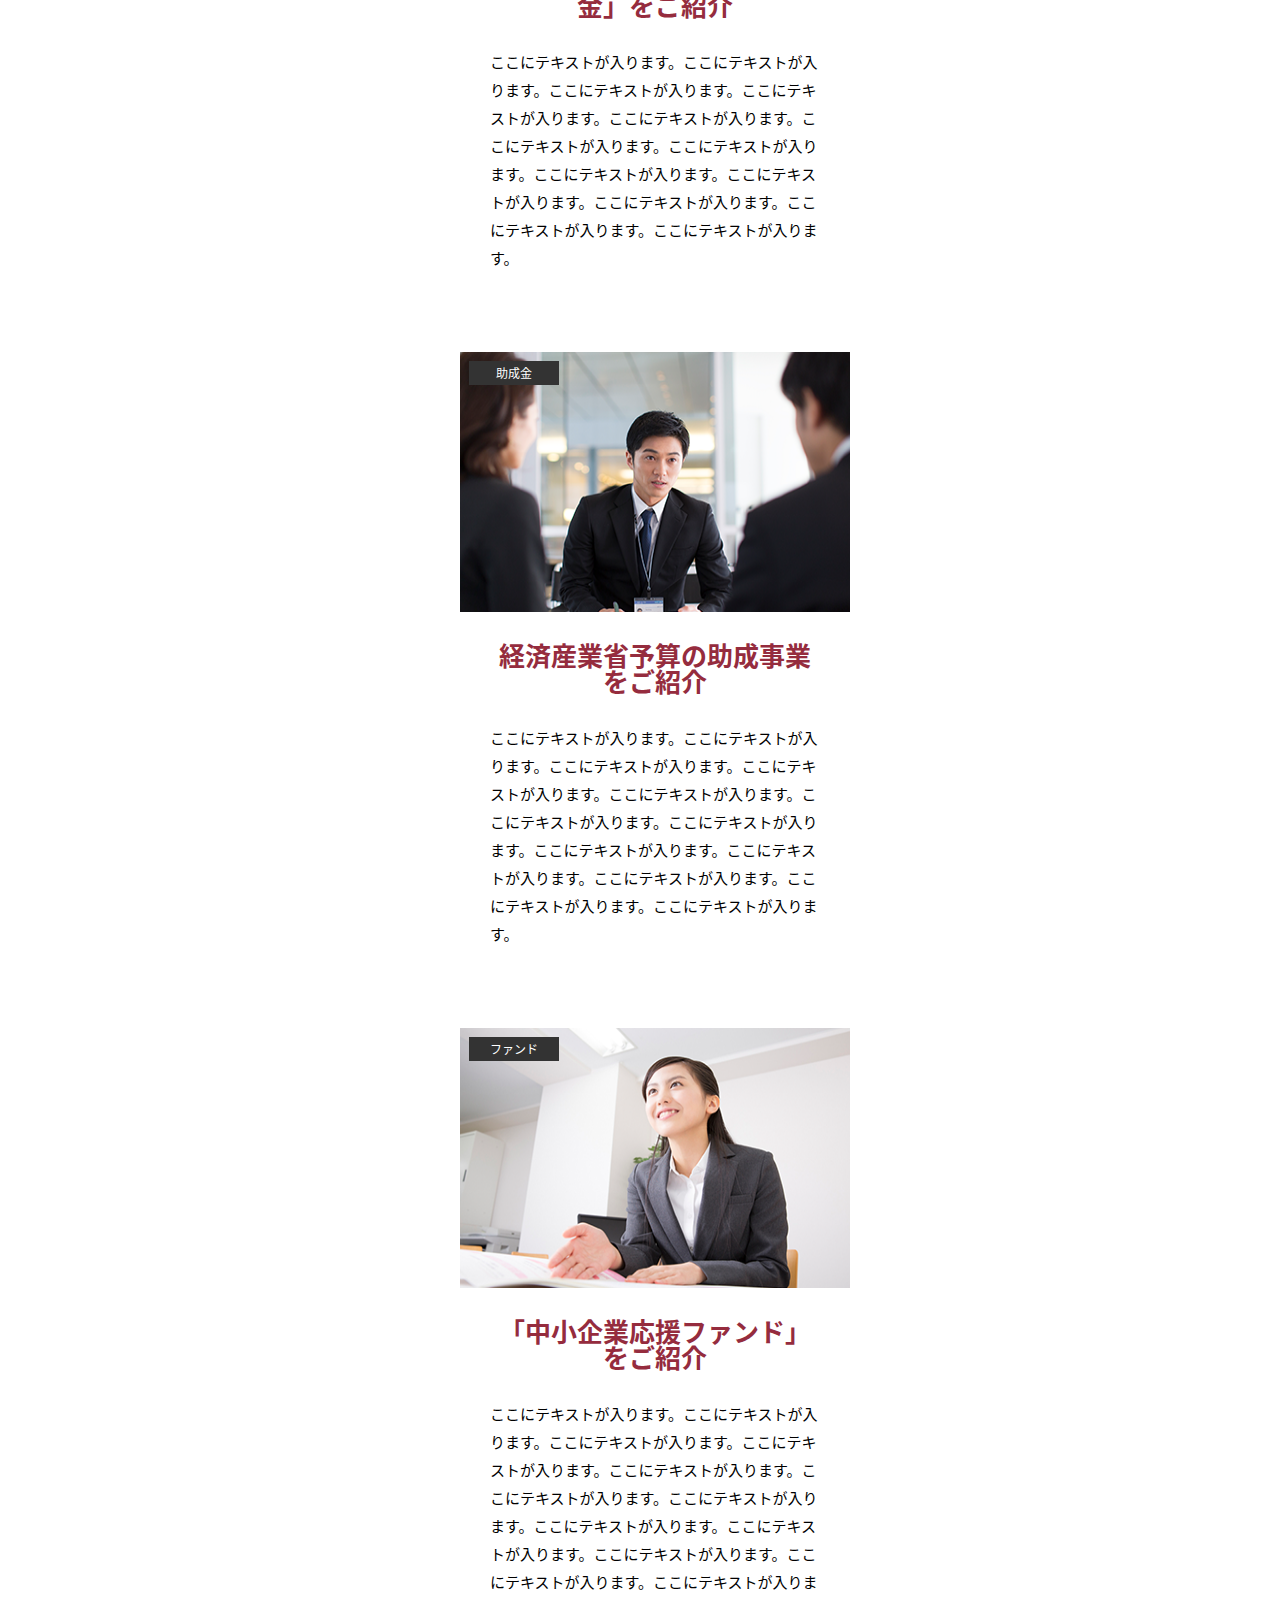
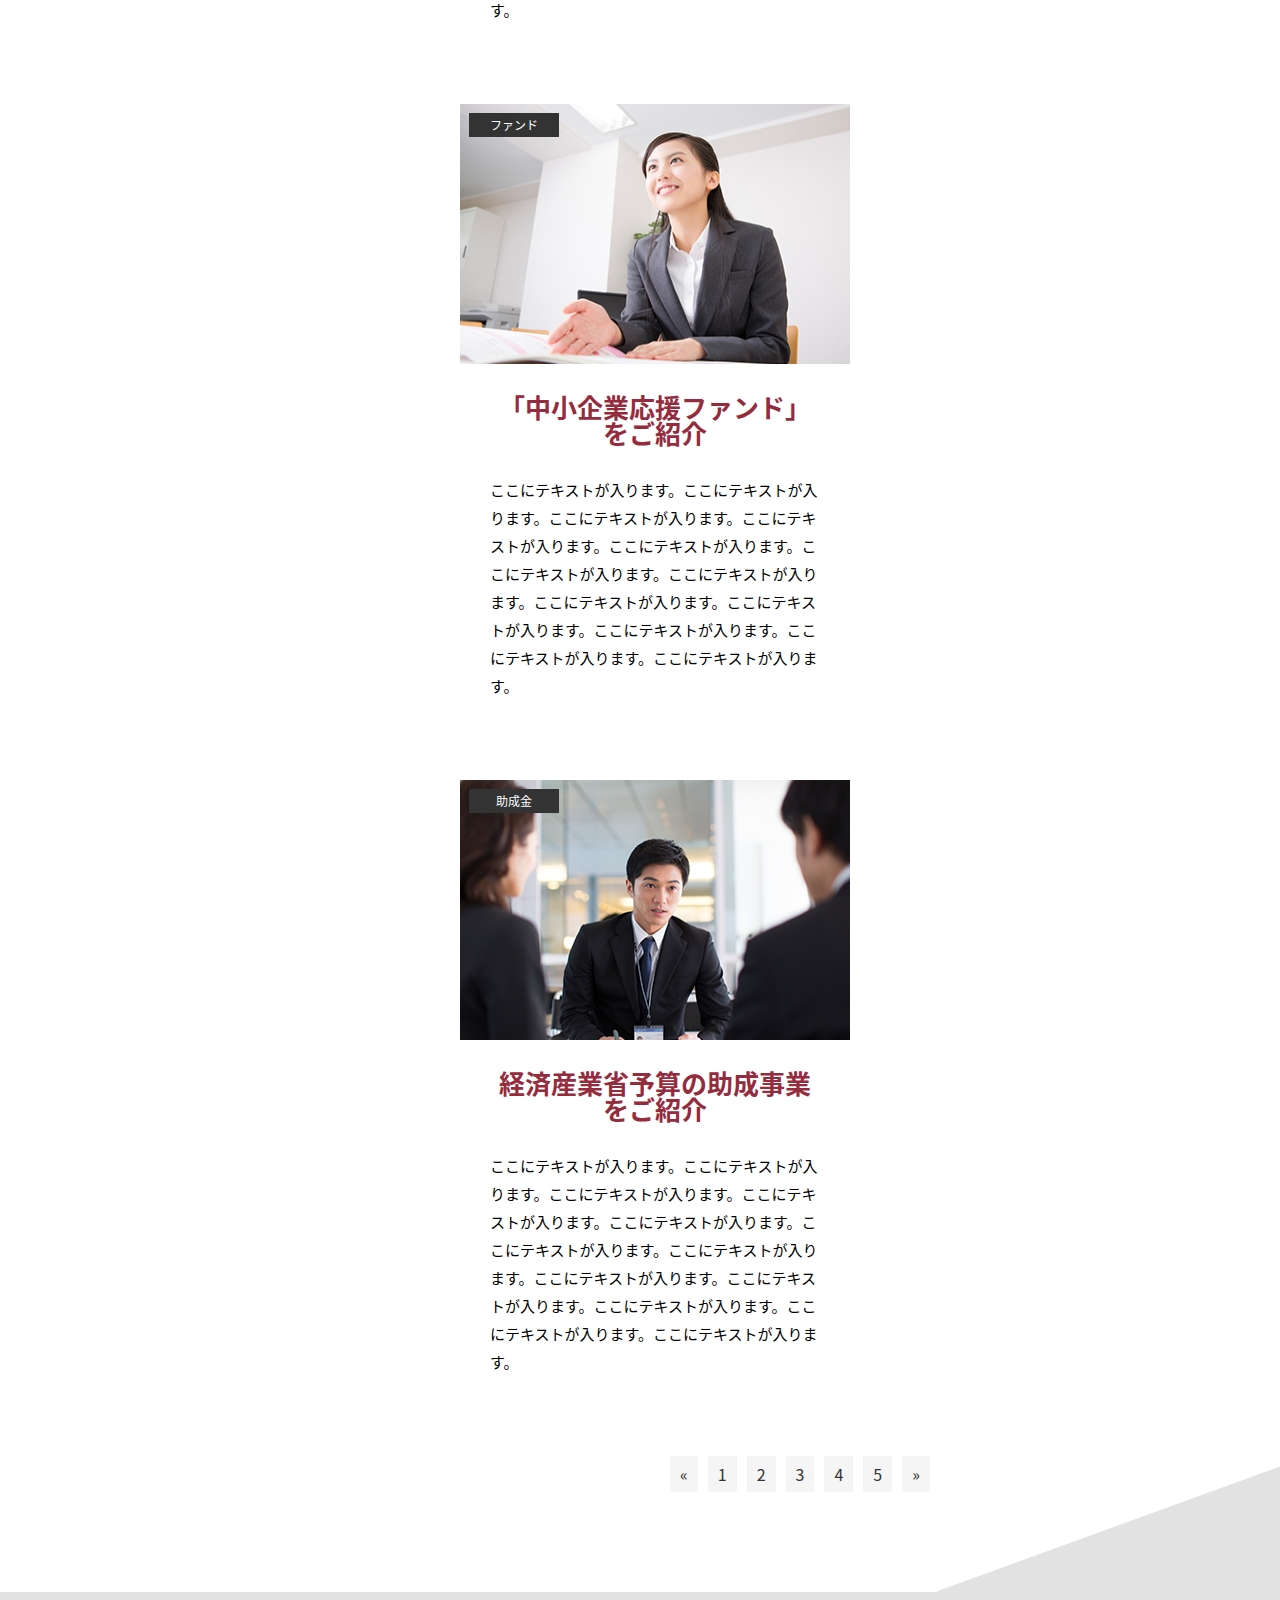
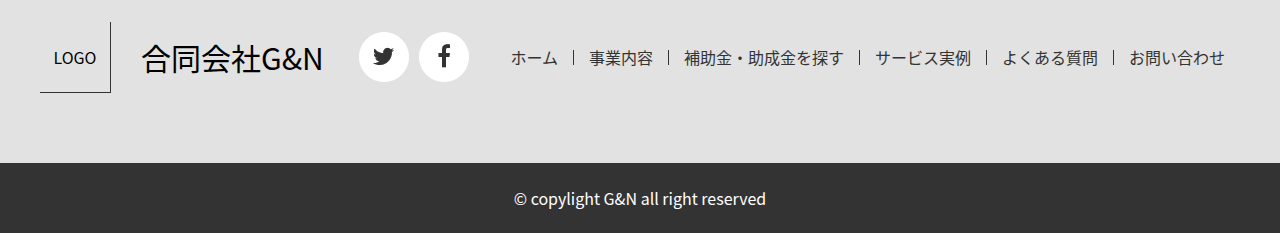
==== commit b8fc7aee: "articleページ、contactページの追加" ====
--- a/index.html
+++ b/index.html
@@ -1,325 +1,341 @@
 <!DOCTYPE html>
 <html lang="ja">
-    <head>
-        <meta charset="UTF-8">
-        <meta name="viewport" content="width=device-width, initial-scale=1.0">
-        <title>合同会社G&N</title>
-        <link rel="stylesheet" href="css/reset.css">
-        <link rel="stylesheet" href="css/03style.css">
-        <script src="js/jquery-3.5.1.min.js"></script>
-    </head>
-    <body>
-        <header>
-            <div class="header_top">
-                <div class="logo">
+
+<head>
+    <meta charset="UTF-8">
+    <meta name="viewport" content="width=device-width, initial-scale=1.0">
+    <title>合同会社G&N</title>
+    <link rel="stylesheet" href="css/reset.css">
+    <link rel="stylesheet" href="css/03style.css">
+    <script src="js/jquery-3.5.1.min.js"></script>
+</head>
+
+<body>
+    <header>
+        <div class="header_top">
+            <div class="logo">
+                <a href="index.html">
+                    <div class="logo_img">
+                        <img src="img/logo_img.png">
+                    </div>
+                    <div class="logo_title">
+                        <h1>合同会社G&N</h1>
+                        <p>Growth and Netincome</p>
+                    </div>
+                </a>
+            </div>
+            <div class="business_hours">
+                <div class="tel">
+                    <img src="img/tel_mark.png">
+                    <a href="tel:0120-123-4568">0120-123-4568</a>
+                </div>
+                <div class="holiday">
+                    <p>定休：土日祝</p>
+                </div>
+            </div>
+            <div class="inquiry">
+                <a href="contact.html">
+                    <img src="img/online_btn.png">
+                </a>
+            </div>
+            <div class="menu-btn">
+                <span></span>
+                <span></span>
+                <span></span>
+            </div>
+            <!-- sp-navi -->
+            <div class="hb-menu is-none">
+                <div class="header_top">
+                    <div class="logo">
+                        <a href="index.html">
+                            <div class="logo_img">
+                                <img src="img/logo_img.png">
+                            </div>
+                            <div class="logo_title">
+                                <h1>合同会社G&N</h1>
+                                <p>Growth and Netincome</p>
+                            </div>
+                        </a>
+                    </div>
+                </div>
+                <div class="hb-menu-area">
+                    <div class="menu__item">
+                        <a href="index.html">
+                            <div>ホーム</div>
+                            <div>></div>
+                        </a>
+                    </div>
+                    <div class="menu__item">
+                        <a href="#">
+                            <div>事業案内</div>
+                            <div>></div>
+                        </a>
+                    </div>
+                    <div class="menu__item">
+                        <a href="#">
+                            <div>補助金・助成金を探す</div>
+                            <div>></div>
+                        </a>
+                    </div>
+                    <div class="menu__item">
+                        <a href="#">
+                            <div>サービス実例</div>
+                            <div>></div>
+                        </a>
+                    </div>
+                    <div class="menu__item">
+                        <a href="#">
+                            <div>会社概要</div>
+                            <div>></div>
+                        </a>
+                    </div>
+                    <div class="menu__item">
+                        <a href="#">
+                            <div>よくある質問</div>
+                            <div>></div>
+                        </a>
+                    </div>
+                </div>
+                <div class="hb-footer">
+                    <div class="hb-tel">
+                        <img src="img/tel_mark.png">
+                        <a href="tel:0120-123-4568">0120-123-4568</a></div>
+                    <div class="hb-inquiry">
+                        <a href="contact.html">
+                            <img src="img/online_btn.png">
+                        </a>
+                    </div>
+                </div>
+            </div>
+
+        </div>
+        </div>
+        <ul class="navi_area">
+            <li class="navi">
+                <a href="index.html" class="hover">
+                    <h3 class="nani_ja">ホーム</h3>
+                    <p class="navi_en">HOME</p>
+                </a>
+            </li>
+            <li class="navi">
+                <a href="#" class="hover">
+                    <h3 class="nani_ja">事業内容</h3>
+                    <p class="navi_en">BUSINESS</p>
+                </a>
+            </li>
+            <li class="navi">
+                <a href="#" class="hover">
+                    <h3 class="nani_ja">補助金・助成金を探す</h3>
+                    <p class="navi_en">SUBSIDY</p>
+                </a>
+            </li>
+            <li class="navi">
+                <a href="#" class="hover">
+                    <h3 class="nani_ja">サービス実例</h3>
+                    <p class="navi_en">SERVICE</p>
+                </a>
+            </li>
+            <li class="navi">
+                <a href="#" class="hover">
+                    <h3 class="nani_ja">会社概要</h3>
+                    <p class="navi_en">COMPANY</p>
+                </a>
+            </li>
+            <li class="navi">
+                <a href="#" class="hover">
+                    <h3 class="nani_ja">よくある質問</h3>
+                    <p class="navi_en">FAQ</p>
+                </a>
+            </li>
+        </ul>
+        <div class="top_img">
+            <div class="img_text">
+                <h2>サービス実例</h2>
+                <p>SERVICE</p>
+                <div class="img_line">
+                    <img src="img/top_img_line.png">
+                </div>
+            </div>
+
+
+        </div>
+    </header>
+    <main>
+        <ul class="category">
+            <li class="category_title">
+                <h2>CATEGORY</h2>
+            </li>
+            <div class="category_item_area">
+                <li class="category_item">
                     <a href="#">
-                        <div class="logo_img">
-                            <img src="img/logo_img.png">
-                        </div>
-                        <div class="logo_title">
-                            <h1>合同会社G&N</h1>
-                            <p>Growth and Netincome</p>
-                        </div>
-                    </a>
-                </div>
-                <div class="business_hours">
-                    <div class="tel">
-                        <img src="img/tel_mark.png">
-                        <a href="tel:0120-123-4568">0120-123-4568</a>
-                    </div>
-                    <div class="holiday">
-                        <p>定休：土日祝</p>
-                    </div>
-                </div>
-                <div class="inquiry">
+                        <p>補助金</p>
+                    </a>
+                </li>
+                <li class="category_item">
                     <a href="#">
-                        <img src="img/online_btn.png">
-                    </a>
-                </div>
-                <div class="menu-btn">
-                    <span></span>
-                    <span></span>
-                    <span></span>
-                </div>
-                <!-- sp-navi -->
-                <div class="hb-menu is-none">
-                    <div class="header_top">
-                        <div class="logo">
-                            <a href="#">
-                                <div class="logo_img">
-                                    <img src="img/logo_img.png">
-                                </div>
-                                <div class="logo_title">
-                                    <h1>合同会社G&N</h1>
-                                    <p>Growth and Netincome</p>
-                                </div>
-                            </a>
-                        </div>
-                    </div>
-                    <div class ="hb-menu-area">
-                        <div class="menu__item">
-                            <a href="#">
-                                <div>ホーム</div>
-                                <div>></div>
-                            </a>
-                        </div>
-                        <div class="menu__item">
-                            <a href="#">
-                                <div>事業案内</div>
-                                <div>></div>
-                            </a>
-                        </div>
-                        <div class="menu__item">
-                            <a href="#">
-                                <div>補助金・助成金を探す</div>
-                                <div>></div>
-                            </a>
-                        </div>                        <div class="menu__item">
-                            <a href="#">
-                                <div>サービス実例</div>
-                                <div>></div>
-                            </a>
-                        </div>
-                        <div class="menu__item">
-                            <a href="#">
-                                <div>会社概要</div>
-                                <div>></div>
-                            </a>
-                        </div>
-                        <div class="menu__item">
-                            <a href="#">
-                                <div>よくある質問</div>
-                                <div>></div>
-                            </a>
-                        </div>
-                    </div>
-                    <div class="hb-footer">
-                        <div class="hb-tel">
-                            <img src="img/tel_mark.png">
-                            <a href="tel:0120-123-4568">0120-123-4568</a></div>
-                        <div class="hb-inquiry">
-                            <a href="#">
-                                <img src="img/online_btn.png">
-                            </a>
-                        </div>
-                    </div>
-                </div>
-
-                </div>
-            </div>
-            <ul class="navi_area">
-                <li class="navi">
-                    <a href="#" class="hover">
-                        <h3 class="nani_ja">ホーム</h3>
-                        <p class="navi_en">HOME</p>
-                    </a>
-                </li>
-                <li class="navi">
-                    <a href="#" class="hover">
-                        <h3 class="nani_ja">事業内容</h3>
-                        <p class="navi_en">BUSINESS</p>
-                    </a>
-                </li>
-                <li class="navi">
-                    <a href="#" class="hover">
-                        <h3 class="nani_ja">補助金・助成金を探す</h3>
-                        <p class="navi_en">SUBSIDY</p>
-                    </a>
-                </li>
-                <li class="navi">
-                    <a href="#" class="hover">
-                        <h3 class="nani_ja">サービス実例</h3>
-                        <p class="navi_en">SERVICE</p>
-                    </a>
-                </li>
-                <li class="navi">
-                    <a href="#" class="hover">
-                        <h3 class="nani_ja">会社概要</h3>
-                        <p class="navi_en">COMPANY</p>
-                    </a>
-                </li>
-                <li class="navi">
-                    <a href="#" class="hover">
-                        <h3 class="nani_ja">よくある質問</h3>
-                        <p class="navi_en">FAQ</p>
-                    </a>
+                        <p>助成金</p>
+                    </a>
+                </li>
+                <li class="category_item bordber-none">
+                    <a href="#">
+                        <p>ファンド</p>
+                    </a>
+                </li>
+            </div>
+        </ul>
+        <div class="news_area">
+            <div class="info">
+                <div class="info_area">
+                    <a href="article.html" class="info_img">
+                        <img src="img/service__item-img.png">
+                        <div class="category_mark">ファンド</div>
+                    </a>
+                    <div class="info_title">
+                        <h3>「中小企業応援ファンド」をご紹介</h3>
+                    </div>
+                    <div class="info_text">
+                        <p>ここにテキストが入ります。ここにテキストが入ります。ここにテキストが入ります。ここにテキストが入ります。ここにテキストが入ります。ここにテキストが入ります。ここにテキストが入ります。ここにテキストが入ります。ここにテキストが入ります。ここにテキストが入ります。ここにテキストが入ります。ここにテキストが入ります。
+                        </p>
+                    </div>
+                </div>
+                <div class="info_area">
+                    <a href="article.html" class="info_img">
+                        <img src="img/service__item-img02.png">
+                        <div class="category_mark">補助金</div>
+                    </a>
+                    <div class="info_title">
+                        <h3>「国内立地推進事業費補助金」をご紹介</h3>
+                    </div>
+                    <div class="info_text">
+                        <p>ここにテキストが入ります。ここにテキストが入ります。ここにテキストが入ります。ここにテキストが入ります。ここにテキストが入ります。ここにテキストが入ります。ここにテキストが入ります。ここにテキストが入ります。ここにテキストが入ります。ここにテキストが入ります。ここにテキストが入ります。ここにテキストが入ります。
+                        </p>
+                    </div>
+                </div>
+                <div class="info_area">
+                    <a href="article.html" class="info_img">
+                        <img src="img/service__item-img03.png">
+                        <div class="category_mark">助成金</div>
+                    </a>
+                    <div class="info_title">
+                        <h3>経済産業省予算の助成事業をご紹介</h3>
+                    </div>
+                    <div class="info_text">
+                        <p>ここにテキストが入ります。ここにテキストが入ります。ここにテキストが入ります。ここにテキストが入ります。ここにテキストが入ります。ここにテキストが入ります。ここにテキストが入ります。ここにテキストが入ります。ここにテキストが入ります。ここにテキストが入ります。ここにテキストが入ります。ここにテキストが入ります。
+                        </p>
+                    </div>
+                </div>
+                <div class="info_area">
+                    <a href="article.html" class="info_img">
+                        <img src="img/service__item-img.png">
+                        <div class="category_mark">ファンド</div>
+                    </a>
+                    <div class="info_title">
+                        <h3>「中小企業応援ファンド」をご紹介</h3>
+                    </div>
+                    <div class="info_text">
+                        <p>ここにテキストが入ります。ここにテキストが入ります。ここにテキストが入ります。ここにテキストが入ります。ここにテキストが入ります。ここにテキストが入ります。ここにテキストが入ります。ここにテキストが入ります。ここにテキストが入ります。ここにテキストが入ります。ここにテキストが入ります。ここにテキストが入ります。
+                        </p>
+                    </div>
+                </div>
+                <div class="info_area">
+                    <a href="article.html" class="info_img">
+                        <img src="img/service__item-img.png">
+                        <div class="category_mark">ファンド</div>
+                    </a>
+                    <div class="info_title">
+                        <h3>「中小企業応援ファンド」をご紹介</h3>
+                    </div>
+                    <div class="info_text">
+                        <p>ここにテキストが入ります。ここにテキストが入ります。ここにテキストが入ります。ここにテキストが入ります。ここにテキストが入ります。ここにテキストが入ります。ここにテキストが入ります。ここにテキストが入ります。ここにテキストが入ります。ここにテキストが入ります。ここにテキストが入ります。ここにテキストが入ります。
+                        </p>
+                    </div>
+                </div>
+                <div class="info_area">
+                    <a href="article.html" class="info_img">
+                        <img src="img/service__item-img03.png">
+                        <div class="category_mark">助成金</div>
+                    </a>
+                    <div class="info_title">
+                        <h3>経済産業省予算の助成事業をご紹介</h3>
+                    </div>
+                    <div class="info_text">
+                        <p>ここにテキストが入ります。ここにテキストが入ります。ここにテキストが入ります。ここにテキストが入ります。ここにテキストが入ります。ここにテキストが入ります。ここにテキストが入ります。ここにテキストが入ります。ここにテキストが入ります。ここにテキストが入ります。ここにテキストが入ります。ここにテキストが入ります。
+                        </p>
+                    </div>
+                </div>
+            </div>
+            <ul class="page">
+                <li class="page_no">
+                    <a href="#">&laquo;</a>
+                </li>
+                <li class="page_no">
+                    <a href="#">1</a>
+                </li>
+                <li class="page_no">
+                    <a href="#">2</a>
+                </li>
+                <li class="page_no">
+                    <a href="#">3</a>
+                </li>
+                <li class="page_no">
+                    <a href="#">4</a>
+                </li>
+                <li class="page_no">
+                    <a href="#">5</a>
+                </li>
+                <li class="page_no">
+                    <a href="#">&raquo;</a>
                 </li>
             </ul>
-            <div class="top_img">
-                <div class="img_text">
-                    <h2>サービス実例</h2>
-                    <p>SERVICE</p>
-                    <div class="img_line">
-                        <img src="img/top_img_line.png">
-                    </div>
-                </div>
-
-                
-            </div>
-        </header>
-        <main>
-            <ul class="category">
-                <li class="category_title">
-                    <h2>CATEGORY</h2>
-                </li>
-                <div class = "category_item_area">  
-                    <li class="category_item">
-                        <a href="#"><p>補助金</p></a>
-                    </li>
-                    <li class="category_item">
-                        <a href="#"><p>助成金</p></a>
-                    </li>
-                    <li class="category_item bordber-none">
-                        <a href="#" ><p>ファンド</p></a>
-                    </li>
-                </div>
+        </div>
+    </main>
+    <footer>
+        <div class="ft_area">
+            <div class="ft">
+                <div class="ft_logo">
+                    LOGO
+                </div>
+                <div class="ft_title">
+                    <h2>合同会社G&N</h2>
+                </div>
+                <div class="sns">
+                    <a href="#"><img src="img/twitter.png"></a>
+                </div>
+                <div class="sns">
+                    <a href="#"><img src="img/facebook.png"></a>
+                </div>
+            </div>
+            <ul class="ft_navi_area">
+                <div class="ft_navi_box">
+                    <li class="ft_navi">
+                        <a href="index.html" class="ft_navi_item">ホーム</a>
+                    </li>
+                    <li class="ft_navi">
+                        <a href="#" class="ft_navi_item">事業内容</a>
+                    </li>
+                    <li class="ft_navi">
+                        <a href="#" class="ft_navi_item">補助金・助成金を探す</a>
+                    </li>
+                </div>
+                <div class="ft_navi_box">
+                    <li class="ft_navi">
+                        <a href="#" class="ft_navi_item">サービス実例</a>
+                    </li>
+                    <li class="ft_navi">
+                        <a href="#" class="ft_navi_item">よくある質問</a>
+                    </li>
+                    <li class="ft_navi bordber-none">
+                        <a href="contact.html" class="ft_navi_item">お問い合わせ</a>
+                    </li>
             </ul>
-            <div class="news_area">
-                <div class="info">
-                    <div class="info_area">
-                        <a href="#" class="info_img">
-                            <img src="img/service__item-img.png">
-                            <div class="category_mark">ファンド</div>
-                        </a>    
-                        <div class="info_title">
-                            <h3>「中小企業応援ファンド」をご紹介</h3>
-                        </div>
-                        <div class="info_text">
-                            <p>ここにテキストが入ります。ここにテキストが入ります。ここにテキストが入ります。ここにテキストが入ります。ここにテキストが入ります。ここにテキストが入ります。ここにテキストが入ります。ここにテキストが入ります。ここにテキストが入ります。ここにテキストが入ります。ここにテキストが入ります。ここにテキストが入ります。</p>
-                        </div>
-                    </div>
-                    <div class="info_area">
-                        <a href="#" class="info_img">
-                            <img src="img/service__item-img02.png">
-                            <div class="category_mark">補助金</div>
-                        </a>    
-                        <div class="info_title">
-                            <h3>「国内立地推進事業費補助金」をご紹介</h3>
-                        </div>
-                        <div class="info_text">
-                            <p>ここにテキストが入ります。ここにテキストが入ります。ここにテキストが入ります。ここにテキストが入ります。ここにテキストが入ります。ここにテキストが入ります。ここにテキストが入ります。ここにテキストが入ります。ここにテキストが入ります。ここにテキストが入ります。ここにテキストが入ります。ここにテキストが入ります。</p>
-                        </div>
-                    </div>
-                    <div class="info_area">
-                        <a href="#" class="info_img">
-                            <img src="img/service__item-img03.png">
-                            <div class="category_mark">助成金</div>
-                        </a>    
-                        <div class="info_title">
-                            <h3>経済産業省予算の助成事業をご紹介</h3>
-                        </div>
-                        <div class="info_text">
-                            <p>ここにテキストが入ります。ここにテキストが入ります。ここにテキストが入ります。ここにテキストが入ります。ここにテキストが入ります。ここにテキストが入ります。ここにテキストが入ります。ここにテキストが入ります。ここにテキストが入ります。ここにテキストが入ります。ここにテキストが入ります。ここにテキストが入ります。</p>
-                        </div>
-                    </div>
-                    <div class="info_area">
-                        <a href="#" class="info_img">
-                            <img src="img/service__item-img.png">
-                            <div class="category_mark">ファンド</div>
-                        </a>    
-                        <div class="info_title">
-                            <h3>「中小企業応援ファンド」をご紹介</h3>
-                        </div>
-                        <div class="info_text">
-                            <p>ここにテキストが入ります。ここにテキストが入ります。ここにテキストが入ります。ここにテキストが入ります。ここにテキストが入ります。ここにテキストが入ります。ここにテキストが入ります。ここにテキストが入ります。ここにテキストが入ります。ここにテキストが入ります。ここにテキストが入ります。ここにテキストが入ります。</p>
-                        </div>
-                    </div>
-                    <div class="info_area">
-                        <a href="#" class="info_img">
-                            <img src="img/service__item-img.png">
-                            <div class="category_mark">ファンド</div>
-                        </a>    
-                        <div class="info_title">
-                            <h3>「中小企業応援ファンド」をご紹介</h3>
-                        </div>
-                        <div class="info_text">
-                            <p>ここにテキストが入ります。ここにテキストが入ります。ここにテキストが入ります。ここにテキストが入ります。ここにテキストが入ります。ここにテキストが入ります。ここにテキストが入ります。ここにテキストが入ります。ここにテキストが入ります。ここにテキストが入ります。ここにテキストが入ります。ここにテキストが入ります。</p>
-                        </div>
-                    </div>
-                    <div class="info_area">
-                        <a href="#" class="info_img">
-                            <img src="img/service__item-img03.png">
-                            <div class="category_mark">助成金</div>
-                        </a>    
-                        <div class="info_title">
-                            <h3>経済産業省予算の助成事業をご紹介</h3>
-                        </div>
-                        <div class="info_text">
-                            <p>ここにテキストが入ります。ここにテキストが入ります。ここにテキストが入ります。ここにテキストが入ります。ここにテキストが入ります。ここにテキストが入ります。ここにテキストが入ります。ここにテキストが入ります。ここにテキストが入ります。ここにテキストが入ります。ここにテキストが入ります。ここにテキストが入ります。</p>
-                        </div>
-                    </div>
-                </div>
-                <ul class="page">
-                    <li class="page_no">
-                    <a href="#">&laquo;</a>
-                    </li>
-                    <li class="page_no">
-                        <a href="#">1</a>
-                    </li>
-                    <li class="page_no">
-                        <a href="#">2</a>
-                    </li>
-                    <li class="page_no">
-                        <a href="#">3</a>
-                    </li>
-                    <li class="page_no">
-                        <a href="#">4</a>
-                    </li>
-                    <li class="page_no">
-                        <a href="#">5</a>
-                    </li>
-                    <li class="page_no">
-                        <a href="#">&raquo;</a>
-                    </li>
-                </ul>
-            </div>
-        </main>
-        <footer>
-            <div class="ft_area">
-                <div class="ft">
-                    <div class="ft_logo">
-                        LOGO
-                    </div>
-                    <div class="ft_title">
-                        <h2>合同会社G&N</h2>
-                    </div>
-                    <div class="sns">
-                        <a href="#"><img src="img/twitter.png"></a>
-                    </div>
-                    <div class="sns">
-                        <a href="#"><img src="img/facebook.png"></a>
-                    </div>
-                </div>
-                <ul class="ft_navi_area">
-                    <div class="ft_navi_box">
-                        <li class="ft_navi">
-                            <a href="#" class="ft_navi_item">ホーム</a>
-                        </li>
-                        <li class="ft_navi">
-                            <a href="#" class="ft_navi_item">事業内容</a>
-                        </li>
-                        <li class="ft_navi">
-                            <a href="#" class="ft_navi_item">補助金・助成金を探す</a>
-                        </li>
-                    </div>
-                    <div class="ft_navi_box">
-                        <li class="ft_navi">
-                            <a href="#" class="ft_navi_item">サービス実例</a>
-                        </li>
-                        <li class="ft_navi">
-                            <a href="#" class="ft_navi_item">よくある質問</a>
-                        </li>
-                        <li class="ft_navi bordber-none">
-                            <a href="#" class="ft_navi_item">お問い合わせ</a>
-                        </li>
-                </ul>
-            </div>
-            <div class="copy_light">
-                &copy; copylight G&N all right reserved
-            </div>
-
-
-        </footer>
-        <script src="js/jQuery.js"></script>
-    </body>
+        </div>
+        <div class="copy_light">
+            &copy; copylight G&N all right reserved
+        </div>
+
+
+    </footer>
+    <script src="js/jQuery.js"></script>
+</body>
+
 </html>--- a/css/03style.css
+++ b/css/03style.css
@@ -36,6 +36,9 @@
   display: none;
 }
 
+html{
+  font-family: 'Noto Sans CJK JP', serif;
+}
 /*――――――――――――――――――――――――――――――――――――――――――――――――――――――――――――――――――――――――――――― 
 ――
   1.header
@@ -85,6 +88,9 @@
 .tel p{
   margin-left: 10px;
 }
+.tel a{
+  color: #38bc9e;
+}
 .holiday{
   font-size: 13px;
 }
@@ -98,6 +104,8 @@
   }
   .header_top{
     padding:  20px;
+    width: 100%;
+    box-sizing: border-box;
   }
 }
 
@@ -384,16 +392,15 @@
   
 }
 .info_area{
-  width: 400px;
-  margin: 0px 30px 75px 0px;
+  width: 390px;
 }
 .info_img{
-  width: 400px;
+  width: 390px;
   height: 260px;
   position: relative;
 }
 .info_img img{
-  width: 400px;
+  width: 390px;
   height: 260px;
 }
 .category_mark{
@@ -418,6 +425,7 @@
   padding: 0px 30px;
   font-size: 15px;
   line-height: 28px;
+  margin-bottom: 80px;
 }
 .page{
   display: flex;
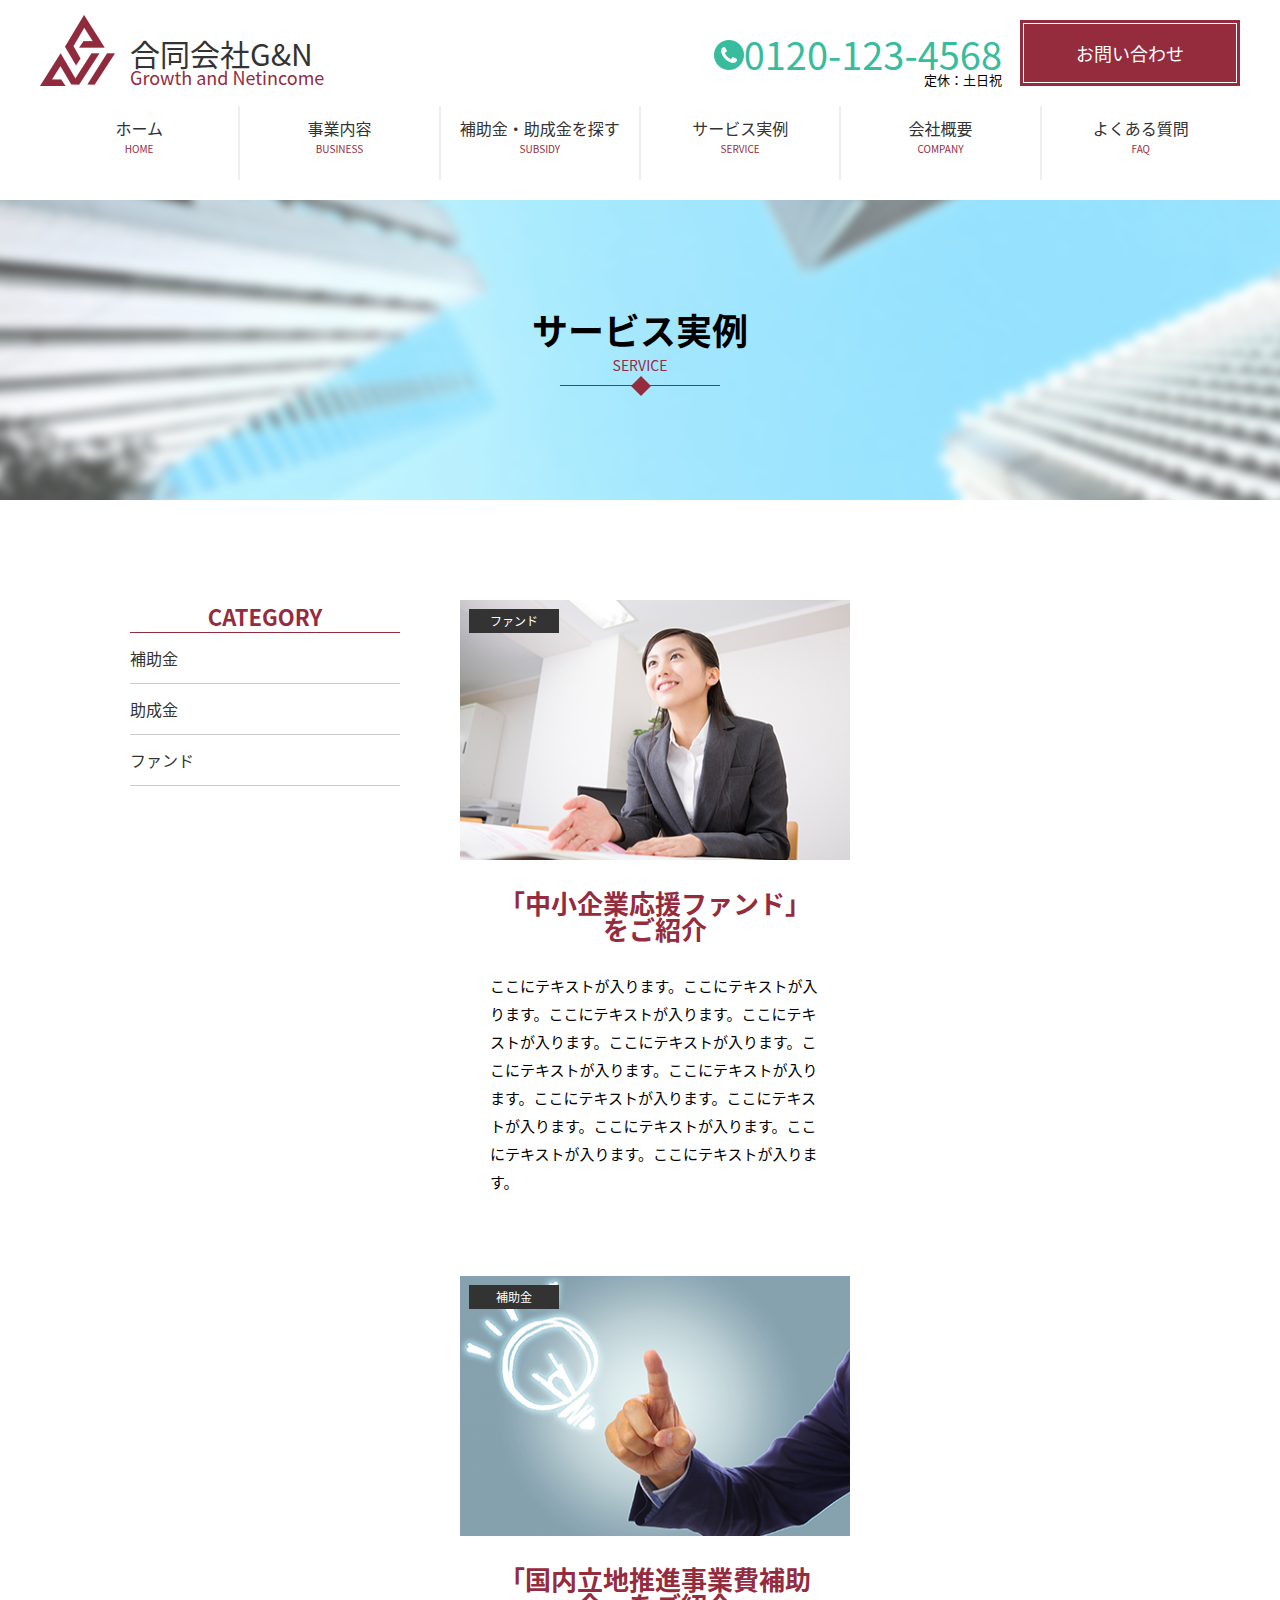
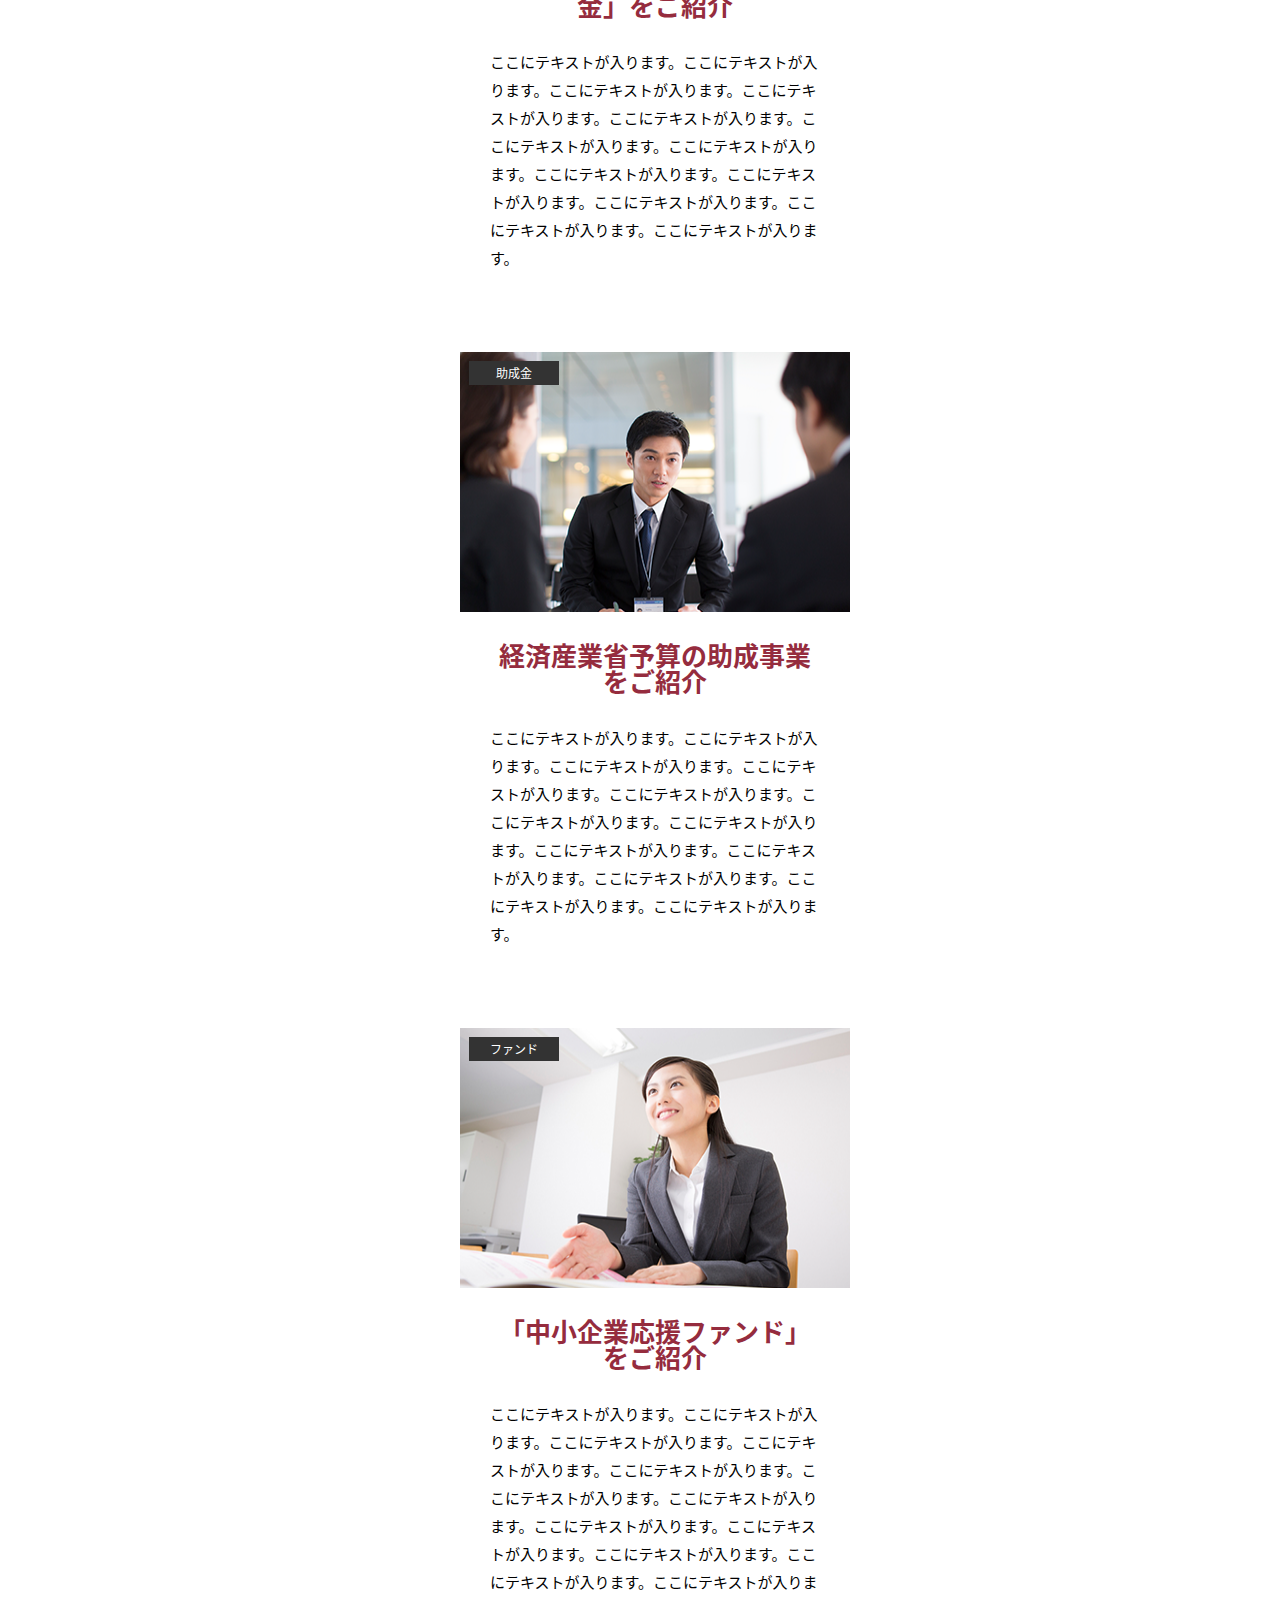
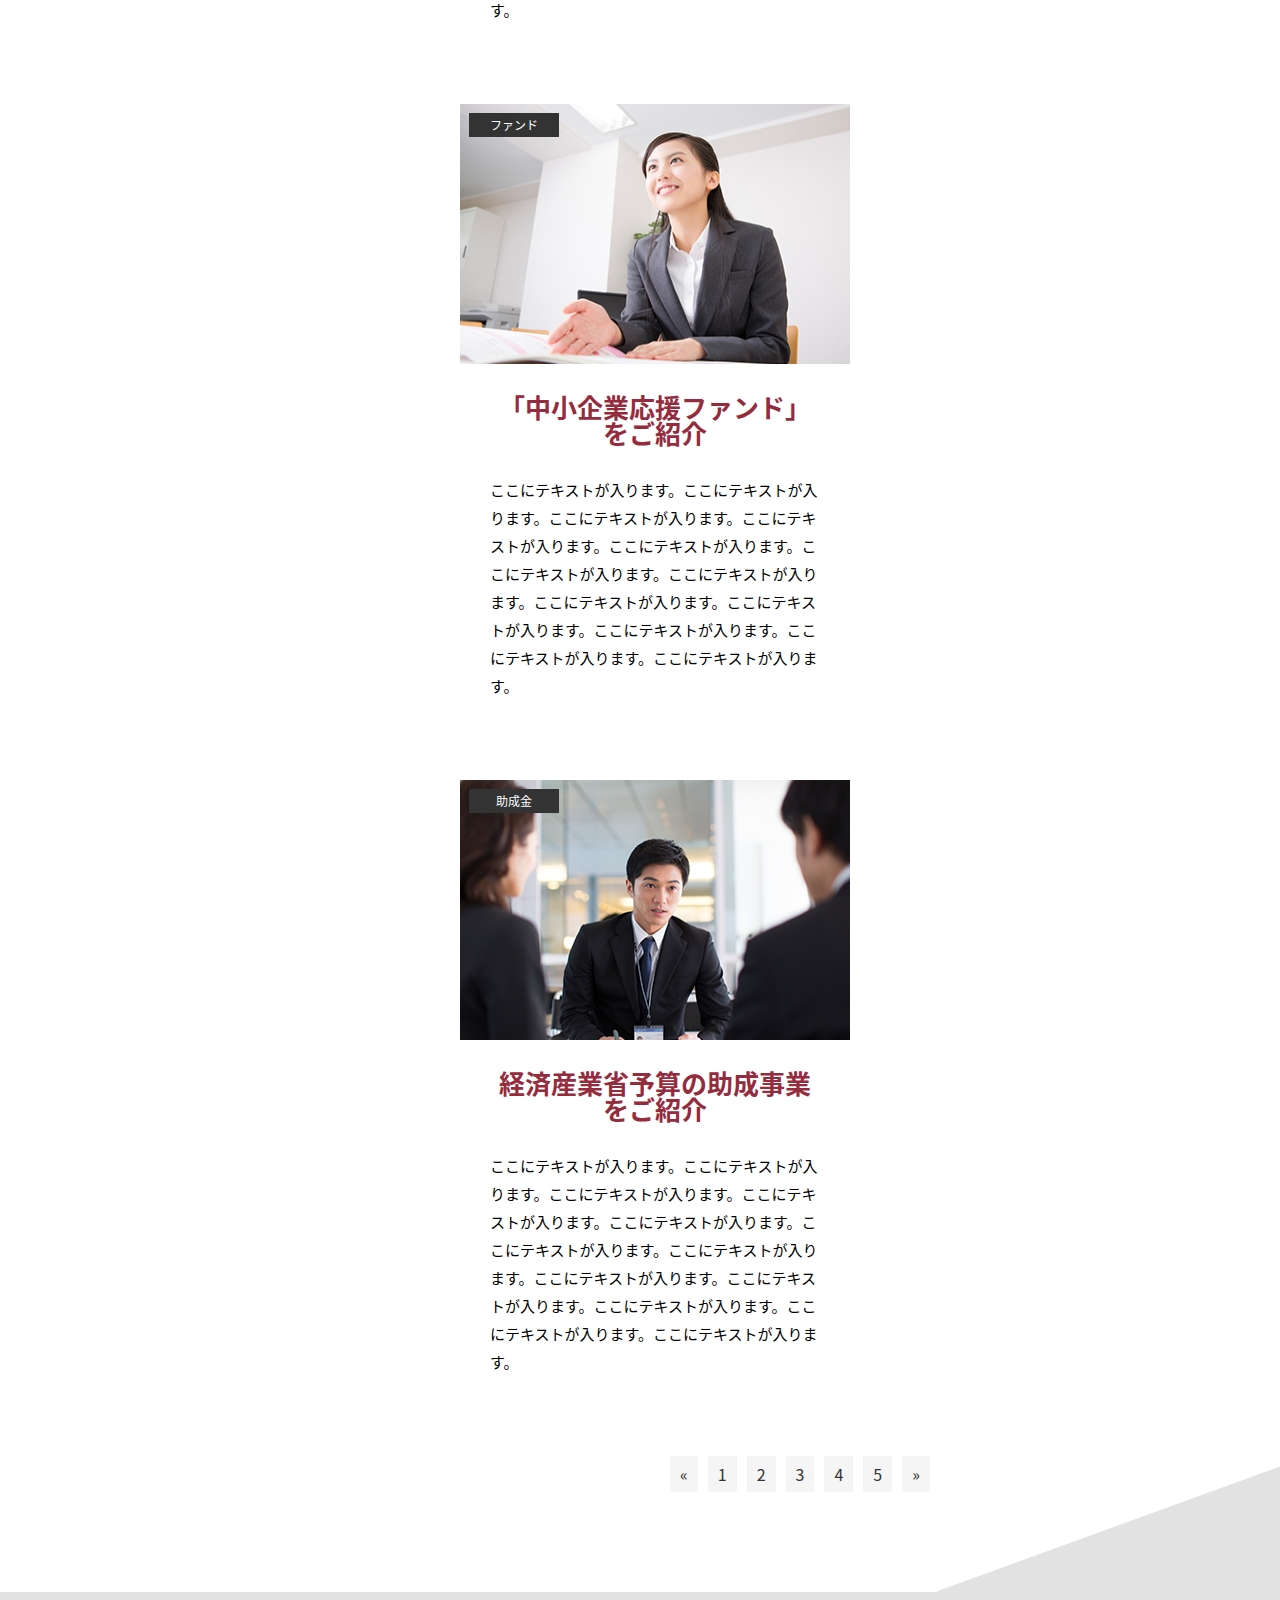
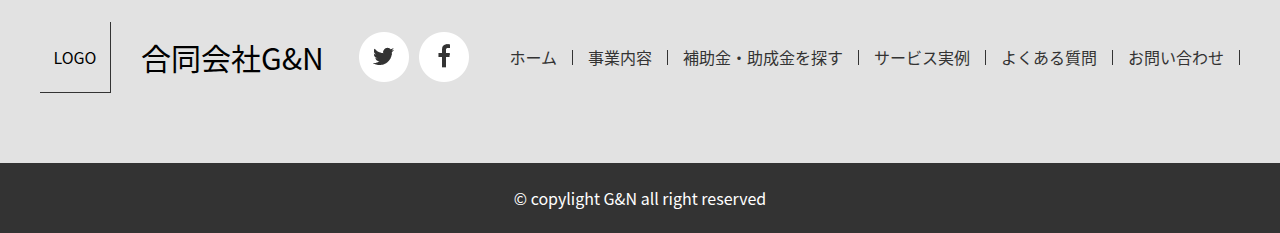
==== commit 69b437c4: "メンタリング時の指摘修正" ====
--- a/index.html
+++ b/index.html
@@ -35,7 +35,9 @@
             </div>
             <div class="inquiry">
                 <a href="contact.html">
-                    <img src="img/online_btn.png">
+                    <div class="inquiry_box">
+                        お問い合わせ
+                    </div>
                 </a>
             </div>
             <div class="menu-btn">
@@ -102,7 +104,9 @@
                         <a href="tel:0120-123-4568">0120-123-4568</a></div>
                     <div class="hb-inquiry">
                         <a href="contact.html">
-                            <img src="img/online_btn.png">
+                            <div class="inquiry_box">
+                                お問い合わせ
+                            </div>
                         </a>
                     </div>
                 </div>
@@ -287,6 +291,28 @@
                     <a href="#">&raquo;</a>
                 </li>
             </ul>
+            <ul class="ft_category">
+                <li class="category_title">
+                    <h2>CATEGORY</h2>
+                </li>
+                <div class="category_item_area">
+                    <li class="category_item">
+                        <a href="#">
+                            <p>補助金</p>
+                        </a>
+                    </li>
+                    <li class="category_item">
+                        <a href="#">
+                            <p>助成金</p>
+                        </a>
+                    </li>
+                    <li class="category_item border-none">
+                        <a href="#">
+                            <p>ファンド</p>
+                        </a>
+                    </li>
+                </div>
+            </ul>
         </div>
     </main>
     <footer>
--- a/css/03style.css
+++ b/css/03style.css
@@ -39,6 +39,10 @@
 html{
   font-family: 'Noto Sans CJK JP', serif;
 }
+:focus{
+  outline: none;
+}
+
 /*――――――――――――――――――――――――――――――――――――――――――――――――――――――――――――――――――――――――――――― 
 ――
   1.header
@@ -94,7 +98,19 @@
 .holiday{
   font-size: 13px;
 }
-
+.inquiry{
+  width: 220px;
+  font-size: 18px;
+  background-color: #952c3e;
+  text-align: center;
+  line-height: 58px;
+}
+.inquiry_box{
+  background-color: #952c3e;
+  color: #fff;
+  border: 1px solid #fff;
+  margin: 3px;
+}
 @media screen and (max-width: 1024px){
   .business_hours{
     display: none;
@@ -335,6 +351,9 @@
   width: 270px;
   margin-right: 60px;
 }
+.ft_category{
+  display: none;
+}
 .category_title{
   font-size: 22px;
   color: #952c3e;
@@ -349,21 +368,31 @@
   font-size: 16px;
   border-bottom: 1px solid #cccccc;
 }
-.bordber-none a{
+.border-none {
   border-right:none;
 }
 @media screen and (max-width: 1024px){
   main{
     display: block;
-    padding: 50px 65px;
+    padding: 50px 20px 100px;
   }
   .category{
-    margin: auto;
+    display:none;
+  }
+  .ft_category{
+    display: block;
+    margin: 100px auto;
+    width: 100%;
+    box-sizing: border-box;
+  }
+  .category_title{
+    width: 100%;
   }
   .category_item_area{
     display: flex;
     justify-content: center;
     align-items: center;
+    text-align: center;
   }
   .category_item{
     -webkit-transform: skewX(150deg);
@@ -372,6 +401,7 @@
     line-height: 20px;
     height: 50px;
     border-bottom: none;
+
     }
   .category_item a{
     border-right: 1px solid #000;
@@ -380,6 +410,9 @@
   .category_item p{
     display:block;
     transform: skewX(-150deg);
+  }
+  .border-none a{
+    border-right: none;
   }
 }
 /* info
@@ -466,7 +499,6 @@
 .ft_area{
   display: flex;
   justify-content: space-between;
-
   line-height: 70px;
   width: 1200px;
   margin: 0 auto;
@@ -515,6 +547,7 @@
     padding: 30px 20px 70px 20px;
     box-sizing: border-box;
     display: block;
+    width: 100%;
   }
   .ft_navi_box{
     display: block;
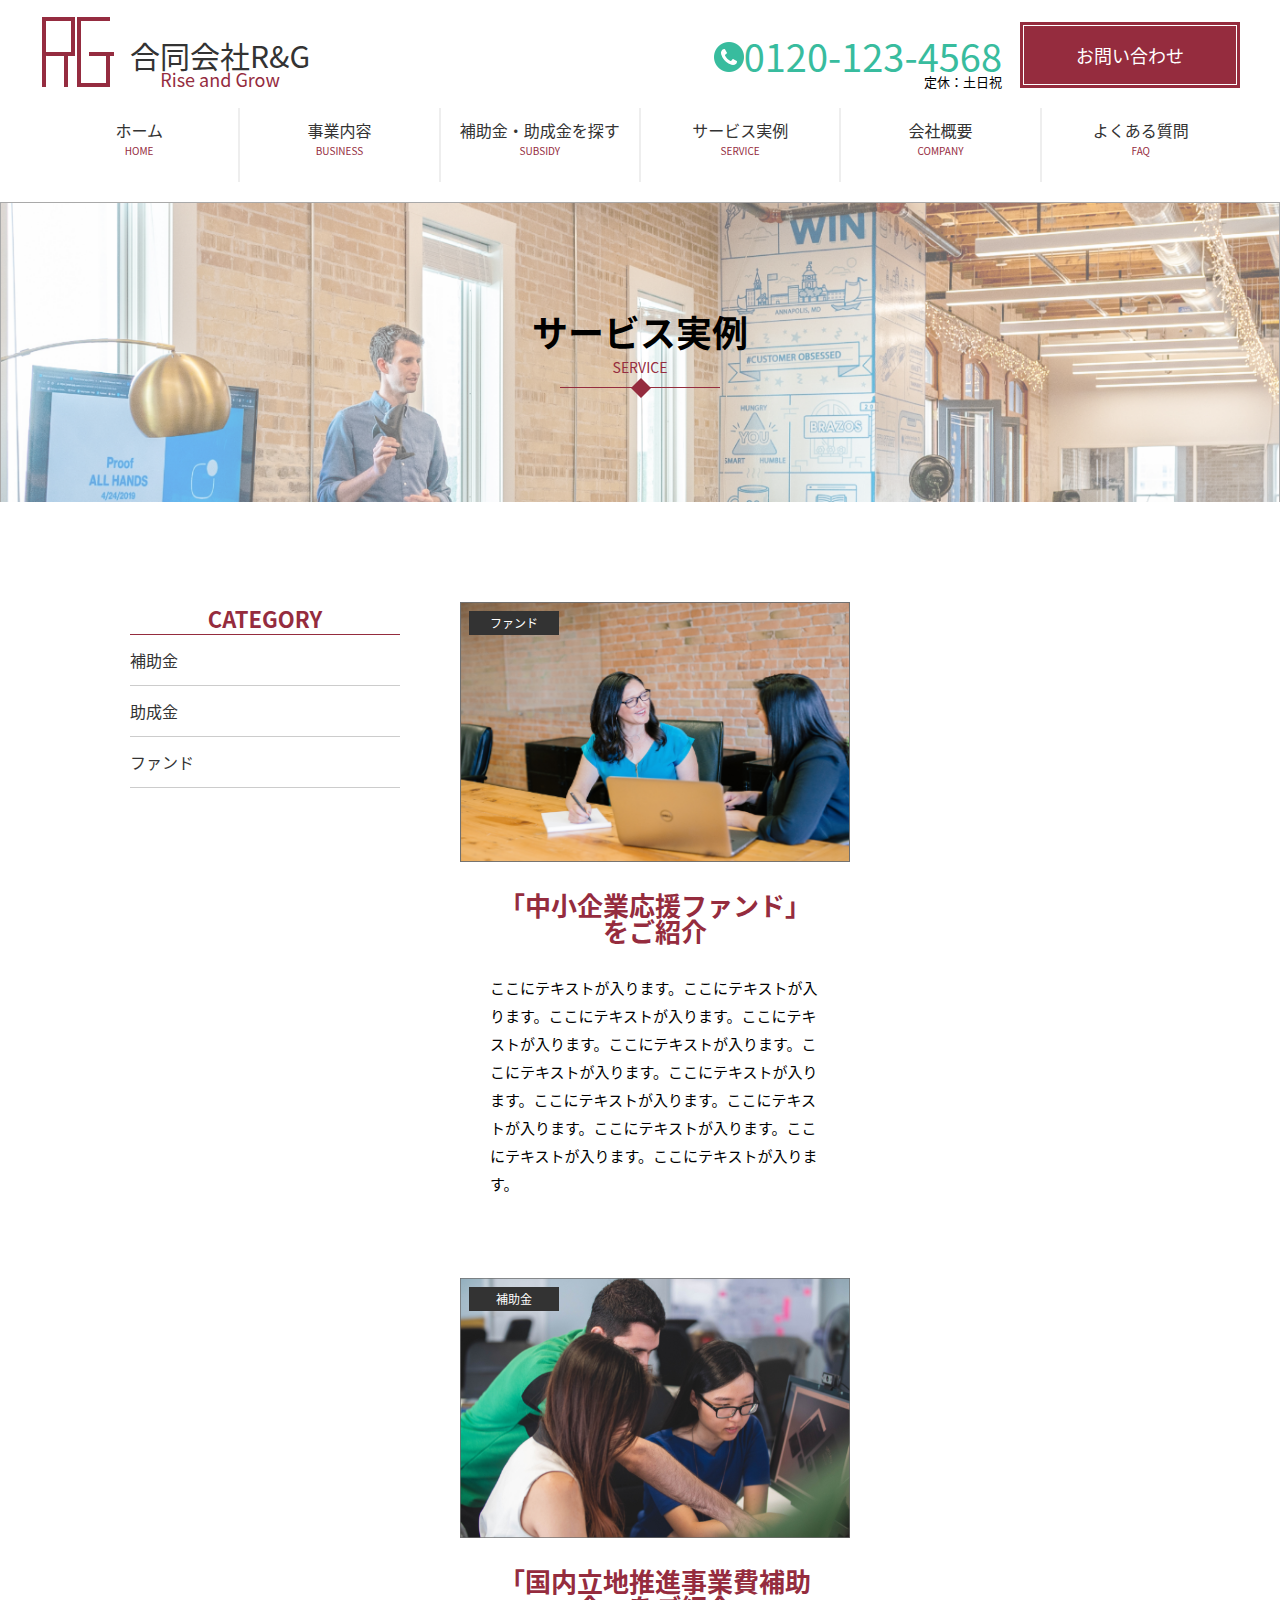
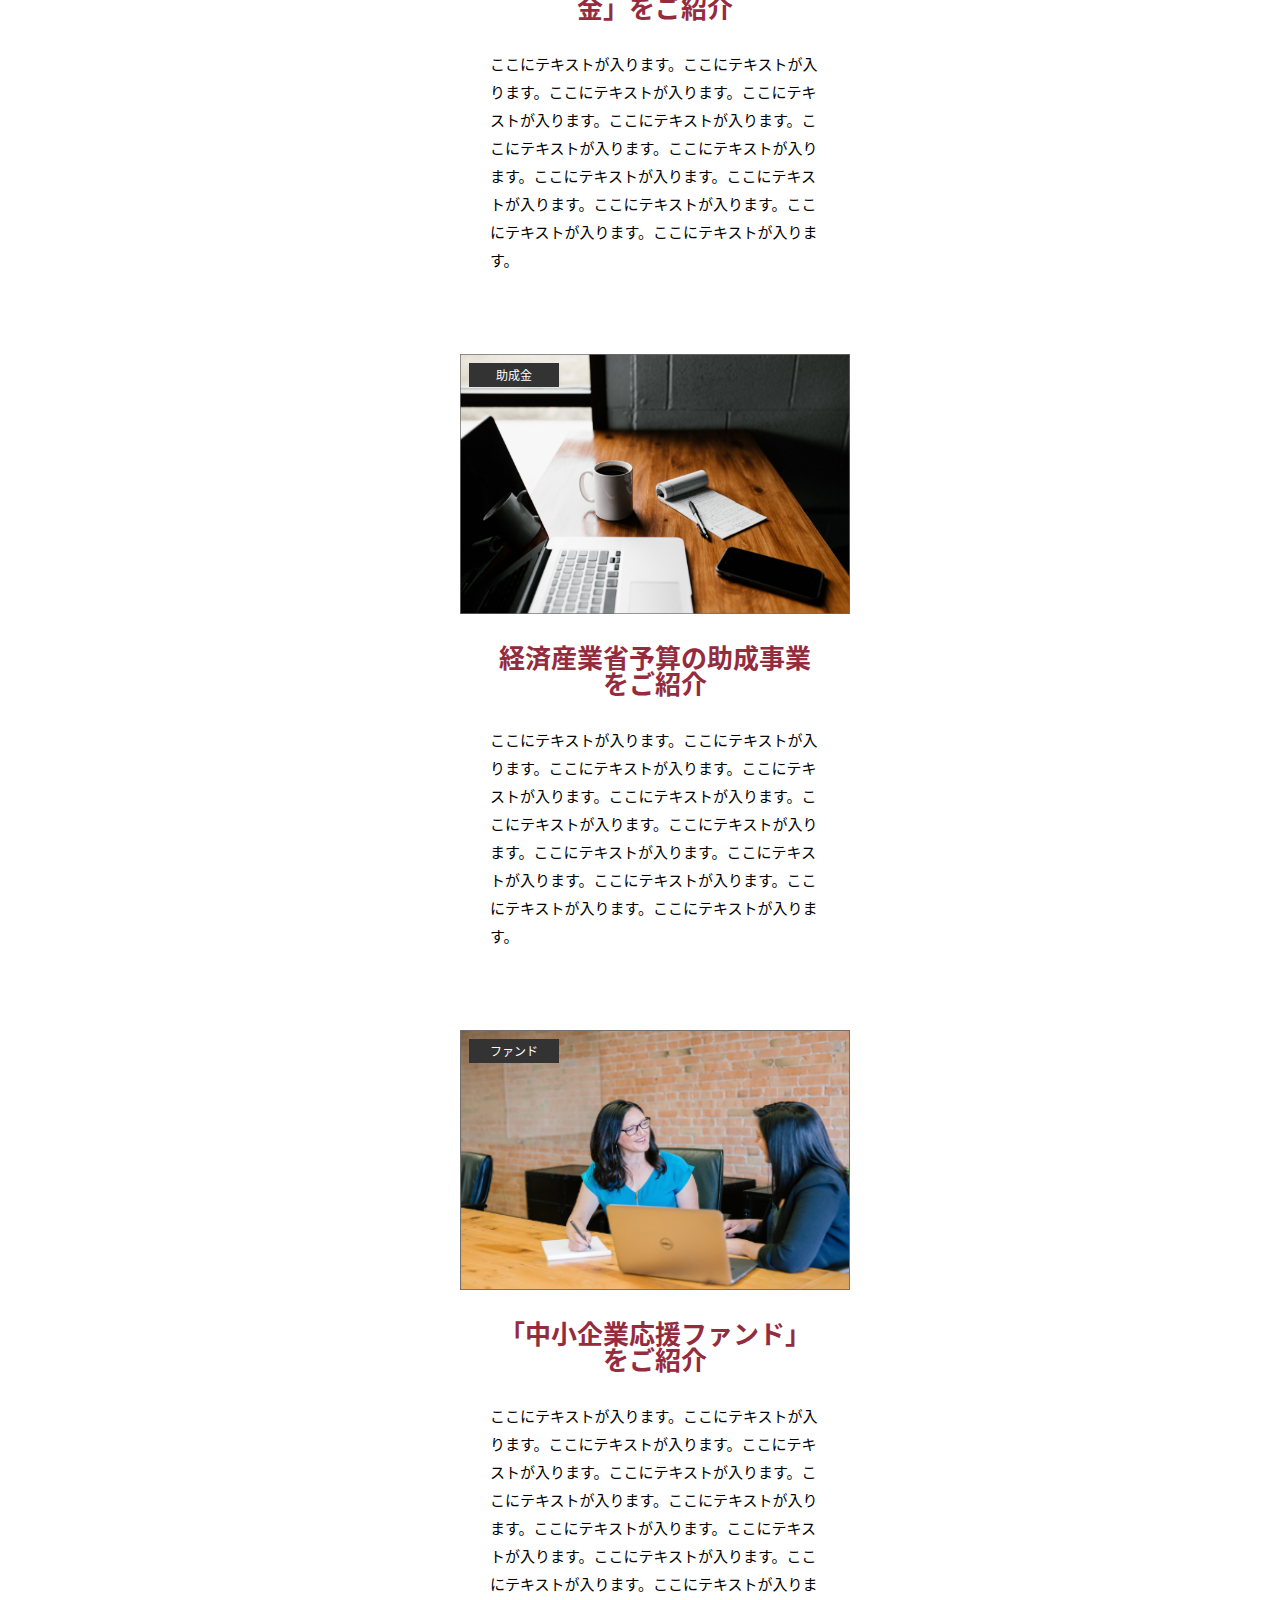
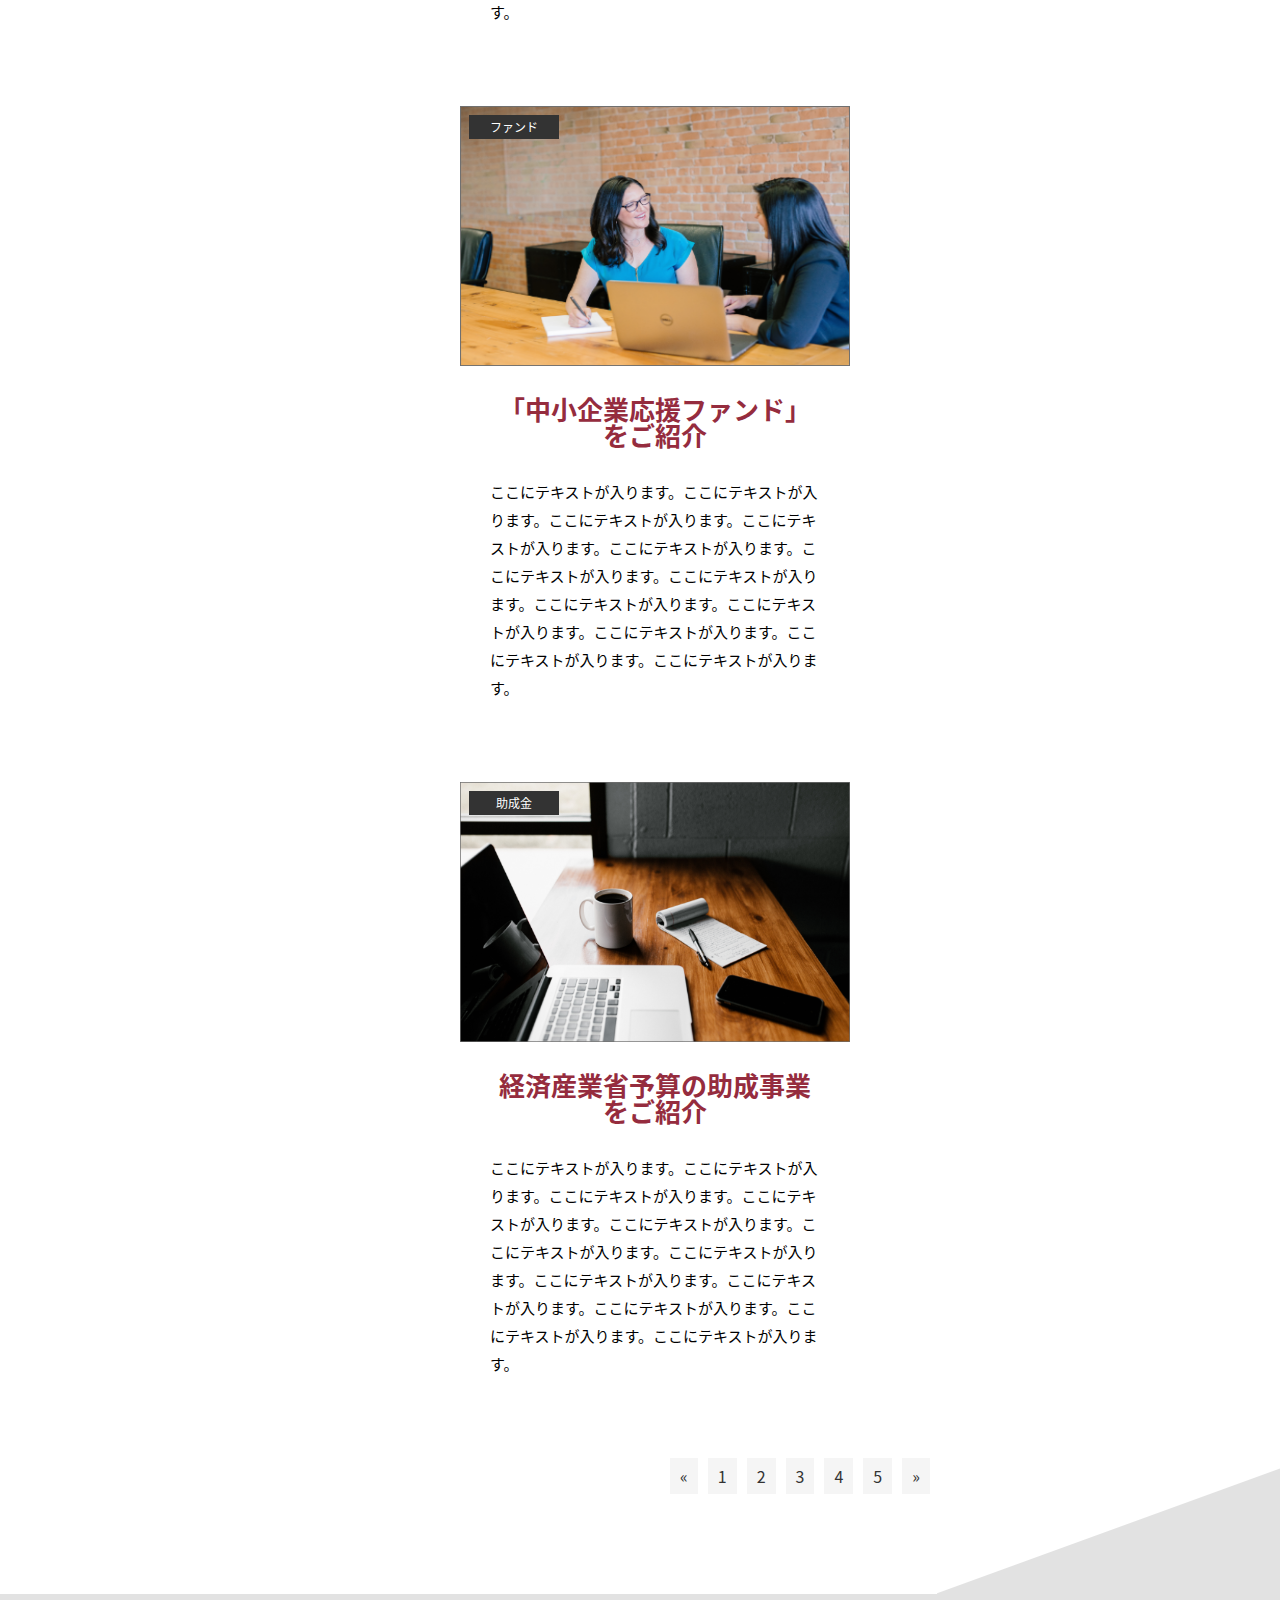
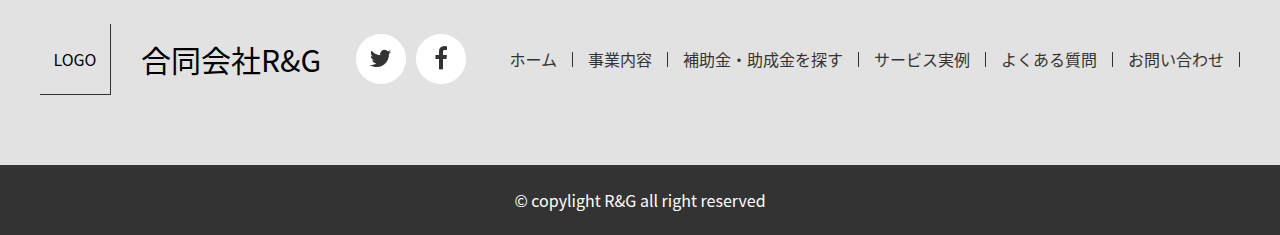
==== commit 6e467c76: "画像、ロゴの変更" ====
--- a/index.html
+++ b/index.html
@@ -4,7 +4,7 @@
 <head>
     <meta charset="UTF-8">
     <meta name="viewport" content="width=device-width, initial-scale=1.0">
-    <title>合同会社G&N</title>
+    <title>合同会社R&G</title>
     <link rel="stylesheet" href="css/reset.css">
     <link rel="stylesheet" href="css/03style.css">
     <script src="js/jquery-3.5.1.min.js"></script>
@@ -19,8 +19,8 @@
                         <img src="img/logo_img.png">
                     </div>
                     <div class="logo_title">
-                        <h1>合同会社G&N</h1>
-                        <p>Growth and Netincome</p>
+                        <h1>合同会社R&G</h1>
+                        <p>Rise and Grow</p>
                     </div>
                 </a>
             </div>
@@ -54,8 +54,8 @@
                                 <img src="img/logo_img.png">
                             </div>
                             <div class="logo_title">
-                                <h1>合同会社G&N</h1>
-                                <p>Growth and Netincome</p>
+                                <h1>合同会社R&G</h1>
+                                <p>Rise and Grow</p>
                             </div>
                         </a>
                     </div>
@@ -101,7 +101,8 @@
                 <div class="hb-footer">
                     <div class="hb-tel">
                         <img src="img/tel_mark.png">
-                        <a href="tel:0120-123-4568">0120-123-4568</a></div>
+                        <a href="tel:0120-123-4568">0120-123-4568</a>
+                    </div>
                     <div class="hb-inquiry">
                         <a href="contact.html">
                             <div class="inquiry_box">
@@ -111,8 +112,6 @@
                     </div>
                 </div>
             </div>
-
-        </div>
         </div>
         <ul class="navi_area">
             <li class="navi">
@@ -322,7 +321,7 @@
                     LOGO
                 </div>
                 <div class="ft_title">
-                    <h2>合同会社G&N</h2>
+                    <h2>合同会社R&G</h2>
                 </div>
                 <div class="sns">
                     <a href="#"><img src="img/twitter.png"></a>
@@ -356,7 +355,7 @@
             </ul>
         </div>
         <div class="copy_light">
-            &copy; copylight G&N all right reserved
+            &copy; copylight R&G all right reserved
         </div>
 
 
--- a/css/03style.css
+++ b/css/03style.css
@@ -78,6 +78,7 @@
 .logo_title p{
   font-size: 18px;
   color: #952c3e;
+  text-align: center;
 }
 .business_hours{
   text-align: right;
@@ -122,6 +123,13 @@
     padding:  20px;
     width: 100%;
     box-sizing: border-box;
+  }
+  .hb-inquiry{
+    width: 220px;
+    font-size: 18px;
+    background-color: #952c3e;
+    text-align: center;
+    line-height: 58px;
   }
 }
 
@@ -193,13 +201,14 @@
   right: 0;
   z-index: 1;
   width: 100%;
-  height: 100vw;
+  height: 100%;
   display: flex;
   flex-direction: column;
   align-items: center;
   /* justify-content: center; */
   background: #555;
   color: #fff;
+  box-sizing: border-box;
 }
 .hb-menu-area{
   width: 80%;
@@ -227,6 +236,7 @@
   display: flex;
   justify-content: flex-end;
   color: #fff;
+  box-sizing: border-box;
 }
 .hb-tel{
   display: flex;
@@ -386,13 +396,16 @@
     box-sizing: border-box;
   }
   .category_title{
-    width: 100%;
+    width: 90%;
+    margin: 0 auto;
   }
   .category_item_area{
     display: flex;
     justify-content: center;
     align-items: center;
     text-align: center;
+    width: 90%;
+    margin: 0 auto;
   }
   .category_item{
     -webkit-transform: skewX(150deg);
@@ -459,6 +472,8 @@
   font-size: 15px;
   line-height: 28px;
   margin-bottom: 80px;
+  width: 100%;
+  box-sizing: border-box;
 }
 .page{
   display: flex;
@@ -545,9 +560,9 @@
 @media screen and (max-width: 1024px){
   .ft_area{
     padding: 30px 20px 70px 20px;
+    display: block;
+    width: 100%;
     box-sizing: border-box;
-    display: block;
-    width: 100%;
   }
   .ft_navi_box{
     display: block;
